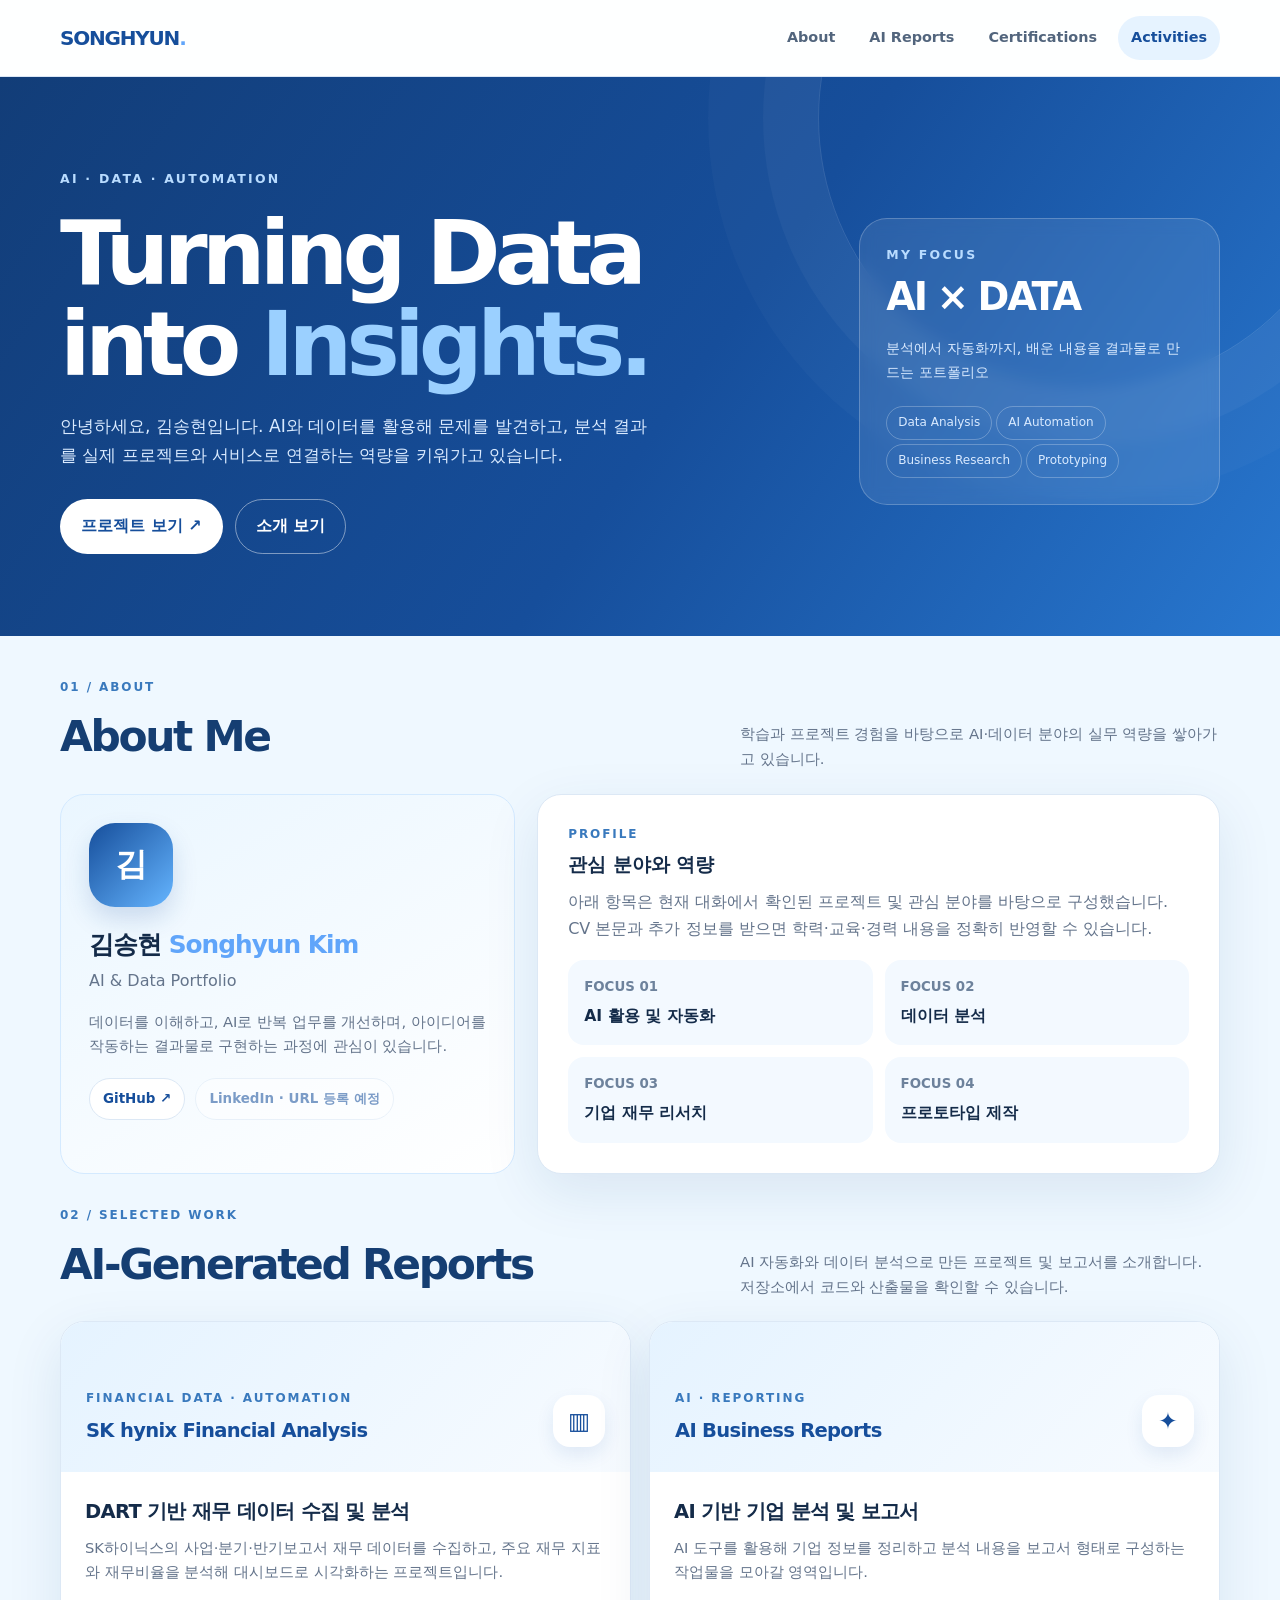
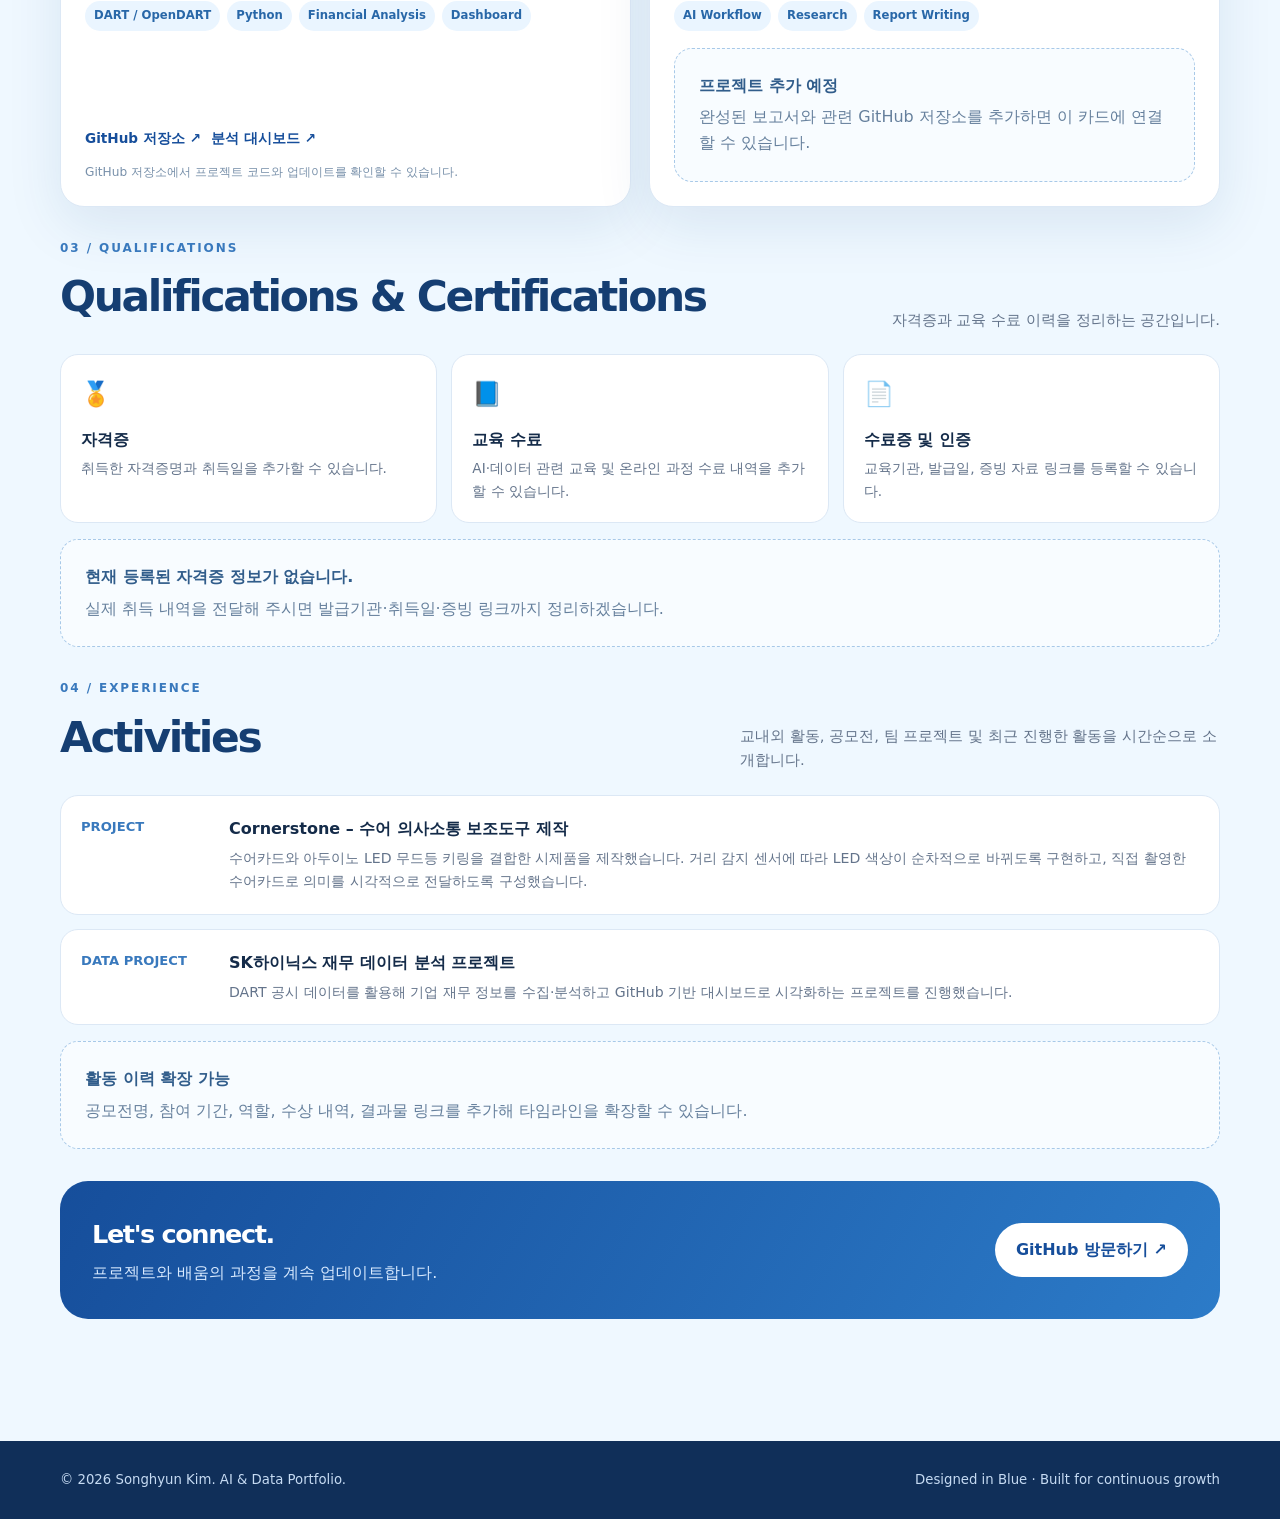
==== index.html @ 554e5b9c "Create Songhyun Kim portfolio website" ====
<!doctype html>
<html lang="ko">
<head>
<meta charset="utf-8">
<meta name="viewport" content="width=device-width, initial-scale=1">
<meta name="theme-color" content="#164e9b">
<meta name="description" content="김송현의 AI & Data 포트폴리오. AI 자동화, 데이터 분석, 기업 분석 프로젝트를 소개합니다.">
<title>Songhyun Kim | AI & Data Portfolio</title>
<style>
:root{--navy:#123d78;--blue:#164e9b;--bright:#3b82f6;--sky:#dff2ff;--sky2:#eff8ff;--ink:#142b49;--muted:#64748b;--line:#dce8f5;--white:#fff;--shadow:0 18px 55px rgba(23,72,130,.10);--radius:24px}
*{box-sizing:border-box}html{scroll-behavior:smooth}body{margin:0;color:var(--ink);font-family:Inter,Pretendard,"Noto Sans KR",system-ui,-apple-system,sans-serif;background:var(--sky2);line-height:1.65}a{color:inherit;text-decoration:none}button{font:inherit}.wrap{width:min(1160px,calc(100% - 40px));margin:auto}
header{position:sticky;top:0;z-index:20;background:rgba(255,255,255,.9);backdrop-filter:blur(16px);border-bottom:1px solid rgba(210,226,244,.8)}
.nav{height:76px;display:flex;align-items:center;justify-content:space-between;gap:20px}.brand{font-weight:900;letter-spacing:-.06em;font-size:1.25rem;color:var(--blue)}.brand span{color:#60a5fa}.navlinks{display:flex;gap:8px;align-items:center}.navlinks a{font-size:.9rem;font-weight:700;color:#52657d;padding:10px 13px;border-radius:999px}.navlinks a:hover,.navlinks a.active{background:#e6f3ff;color:var(--blue)}.menu{display:none;border:0;background:#e6f3ff;color:var(--blue);padding:9px 12px;border-radius:12px;font-weight:800}
.hero{background:linear-gradient(125deg,#123d78 0%,#164e9b 54%,#2877cf 100%);color:#fff;padding:92px 0 82px;overflow:hidden;position:relative}.hero:after{content:"";position:absolute;width:540px;height:540px;border:1px solid rgba(255,255,255,.13);border-radius:50%;right:-80px;top:-230px;box-shadow:0 0 0 55px rgba(255,255,255,.035),0 0 0 110px rgba(255,255,255,.025)}.hero-grid{display:grid;grid-template-columns:1.35fr .65fr;align-items:center;gap:50px;position:relative;z-index:1}.eyebrow{font-size:.78rem;letter-spacing:.18em;text-transform:uppercase;font-weight:800;color:#b9dcff}.hero h1{font-size:clamp(2.8rem,7vw,5.7rem);line-height:1.02;letter-spacing:-.065em;margin:18px 0 22px}.hero h1 span{color:#9bd0ff}.hero p{max-width:600px;color:#d9eaff;font-size:1.08rem;margin:0 0 30px}.actions{display:flex;gap:12px;flex-wrap:wrap}.btn{display:inline-flex;align-items:center;justify-content:center;padding:13px 20px;border-radius:999px;font-weight:800;border:1px solid transparent;transition:.2s}.btn:hover{transform:translateY(-2px)}.btn-light{background:#fff;color:var(--blue)}.btn-outline{border-color:rgba(255,255,255,.45);color:#fff}.hero-note{border:1px solid rgba(255,255,255,.22);background:rgba(255,255,255,.09);backdrop-filter:blur(8px);border-radius:28px;padding:26px}.hero-note .big{font-size:2.4rem;font-weight:900;letter-spacing:-.06em}.hero-note p{font-size:.9rem;margin:8px 0 0}.pill{display:inline-flex;border:1px solid rgba(255,255,255,.25);border-radius:99px;padding:6px 11px;font-size:.75rem;color:#d9eaff;margin:4px 4px 0 0}
main{padding:42px 0 90px}.section{scroll-margin-top:95px;margin:0 0 32px}.section-head{display:flex;justify-content:space-between;align-items:end;gap:20px;margin:0 0 22px}.kicker{color:#3979bd;font-size:.75rem;font-weight:900;letter-spacing:.16em;text-transform:uppercase}.section h2{font-size:clamp(1.8rem,4vw,2.65rem);letter-spacing:-.055em;margin:4px 0 0;color:#153e72}.section-head p{max-width:480px;color:var(--muted);margin:0;font-size:.93rem}
.panel{background:#fff;border:1px solid var(--line);border-radius:var(--radius);padding:30px;box-shadow:var(--shadow)}.about-grid{display:grid;grid-template-columns:.8fr 1.2fr;gap:22px}.profile-card{background:linear-gradient(150deg,#eaf6ff,#fff);border:1px solid #d4eaff;border-radius:var(--radius);padding:28px}.avatar{width:84px;height:84px;border-radius:26px;background:linear-gradient(135deg,#164e9b,#65b5ff);display:grid;place-items:center;color:#fff;font-size:2rem;font-weight:900;box-shadow:0 12px 24px #164e9b2b}.profile-card h3{font-size:1.55rem;margin:18px 0 3px;letter-spacing:-.04em}.muted{color:var(--muted)}.socials{display:flex;gap:10px;flex-wrap:wrap;margin-top:20px}.social{padding:9px 13px;background:#fff;border:1px solid var(--line);border-radius:99px;color:var(--blue);font-size:.84rem;font-weight:800}.social.disabled{opacity:.55;cursor:not-allowed}.info-grid{display:grid;grid-template-columns:repeat(2,1fr);gap:12px;margin-top:18px}.info{background:#f3f9ff;border-radius:16px;padding:16px}.info small{display:block;color:#6d829c;font-weight:800;margin-bottom:5px}.info strong{font-size:.98rem}
.cards{display:grid;grid-template-columns:repeat(2,1fr);gap:18px}.project{background:#fff;border:1px solid var(--line);border-radius:var(--radius);overflow:hidden;box-shadow:var(--shadow);display:flex;flex-direction:column}.project-top{padding:25px;background:linear-gradient(135deg,#e5f3ff,#f7fbff);min-height:150px;display:flex;align-items:flex-end;justify-content:space-between}.project-icon{width:52px;height:52px;border-radius:17px;background:#fff;color:var(--blue);display:grid;place-items:center;font-size:1.45rem;box-shadow:0 8px 18px #164e9b18}.project-body{padding:24px;display:flex;flex-direction:column;flex:1}.project h3{font-size:1.22rem;margin:0 0 7px;letter-spacing:-.035em}.project p{margin:0;color:var(--muted);font-size:.92rem}.tags{display:flex;gap:7px;flex-wrap:wrap;margin:17px 0}.tag{font-size:.73rem;font-weight:800;color:#2867a8;background:#eaf5ff;border-radius:99px;padding:5px 9px}.project-links{display:flex;gap:10px;flex-wrap:wrap;margin-top:auto;padding-top:8px}.text-link{font-size:.85rem;font-weight:900;color:var(--blue)}.text-link:hover{text-decoration:underline}.repo-meta{font-size:.76rem;color:#7890aa;margin-top:12px}
.empty{border:1px dashed #a8c9e8;border-radius:18px;padding:24px;color:#66809d;background:#f8fcff}.empty strong{display:block;color:#315d8b;margin-bottom:5px}
.cert-grid{display:grid;grid-template-columns:repeat(3,1fr);gap:14px}.cert{background:#fff;border:1px solid var(--line);border-radius:18px;padding:20px}.cert .symbol{font-size:1.5rem}.cert h3{font-size:1rem;margin:12px 0 4px}.cert p{font-size:.85rem;color:var(--muted);margin:0}
.timeline{display:grid;gap:14px}.event{display:grid;grid-template-columns:130px 1fr;gap:18px;background:#fff;border:1px solid var(--line);border-radius:18px;padding:20px}.event .date{font-size:.82rem;font-weight:900;color:#3979bd}.event h3{font-size:1rem;margin:0 0 5px}.event p{margin:0;color:var(--muted);font-size:.88rem}
.cta{background:linear-gradient(120deg,#164e9b,#2c7bc8);color:#fff;border-radius:28px;padding:32px;display:flex;justify-content:space-between;align-items:center;gap:22px}.cta h2{color:#fff;margin:0 0 5px;font-size:1.6rem}.cta p{margin:0;color:#d8eaff}
footer{background:#102f59;color:#c6dbf3;padding:28px 0;font-size:.83rem}.foot{display:flex;justify-content:space-between;gap:16px;flex-wrap:wrap}
.status{display:inline-flex;align-items:center;gap:7px;color:#3979bd;font-size:.8rem;font-weight:800}.dot{width:7px;height:7px;border-radius:50%;background:#39b980;display:inline-block}
@media(max-width:800px){.hero-grid,.about-grid{grid-template-columns:1fr}.hero-note{max-width:440px}.cards{grid-template-columns:1fr}.cert-grid{grid-template-columns:1fr 1fr}.section-head{align-items:start;flex-direction:column}.navlinks{display:none;position:absolute;top:76px;left:0;right:0;background:#fff;padding:12px 20px 18px;border-bottom:1px solid var(--line);flex-direction:column;align-items:stretch}.navlinks.open{display:flex}.navlinks a{border-radius:12px}.menu{display:block}}
@media(max-width:520px){.wrap{width:min(100% - 28px,1160px)}.hero{padding:70px 0 60px}.hero-note{padding:20px}.panel{padding:21px}.cert-grid{grid-template-columns:1fr}.event{grid-template-columns:1fr;gap:5px}.cta{align-items:flex-start;flex-direction:column}}
</style>
</head>
<body>
<header><div class="wrap nav"><a class="brand" href="#home">SONGHYUN<span>.</span></a><button class="menu" id="menuBtn" aria-label="메뉴 열기">MENU</button><nav class="navlinks" id="navLinks"><a href="#about">About</a><a href="#reports">AI Reports</a><a href="#certifications">Certifications</a><a href="#activities">Activities</a></nav></div></header>
<section class="hero" id="home"><div class="wrap hero-grid"><div><div class="eyebrow">AI · DATA · AUTOMATION</div><h1>Turning Data<br>into <span>Insights.</span></h1><p>안녕하세요, 김송현입니다. AI와 데이터를 활용해 문제를 발견하고, 분석 결과를 실제 프로젝트와 서비스로 연결하는 역량을 키워가고 있습니다.</p><div class="actions"><a class="btn btn-light" href="#reports">프로젝트 보기 ↗</a><a class="btn btn-outline" href="#about">소개 보기</a></div></div><aside class="hero-note"><div class="eyebrow">MY FOCUS</div><div class="big">AI × DATA</div><p>분석에서 자동화까지, 배운 내용을 결과물로 만드는 포트폴리오</p><div style="margin-top:18px"><span class="pill">Data Analysis</span><span class="pill">AI Automation</span><span class="pill">Business Research</span><span class="pill">Prototyping</span></div></aside></div></section>
<main class="wrap">
<section class="section" id="about"><div class="section-head"><div><div class="kicker">01 / ABOUT</div><h2>About Me</h2></div><p>학습과 프로젝트 경험을 바탕으로 AI·데이터 분야의 실무 역량을 쌓아가고 있습니다.</p></div><div class="about-grid"><article class="profile-card"><div class="avatar">김</div><h3>김송현 <span style="color:#60a5fa">Songhyun Kim</span></h3><div class="muted">AI & Data Portfolio</div><p class="muted" style="font-size:.92rem">데이터를 이해하고, AI로 반복 업무를 개선하며, 아이디어를 작동하는 결과물로 구현하는 과정에 관심이 있습니다.</p><div class="socials"><a class="social" href="https://github.com/HSC-Class02" target="_blank" rel="noopener">GitHub ↗</a><span class="social disabled" title="LinkedIn 주소가 제공되면 연결됩니다">LinkedIn · URL 등록 예정</span></div></article><article class="panel"><div class="kicker">PROFILE</div><h3 style="margin:6px 0 8px">관심 분야와 역량</h3><p class="muted" style="margin:0">아래 항목은 현재 대화에서 확인된 프로젝트 및 관심 분야를 바탕으로 구성했습니다. CV 본문과 추가 정보를 받으면 학력·교육·경력 내용을 정확히 반영할 수 있습니다.</p><div class="info-grid"><div class="info"><small>FOCUS 01</small><strong>AI 활용 및 자동화</strong></div><div class="info"><small>FOCUS 02</small><strong>데이터 분석</strong></div><div class="info"><small>FOCUS 03</small><strong>기업 재무 리서치</strong></div><div class="info"><small>FOCUS 04</small><strong>프로토타입 제작</strong></div></div></article></div></section>
<section class="section" id="reports"><div class="section-head"><div><div class="kicker">02 / SELECTED WORK</div><h2>AI-Generated Reports</h2></div><p>AI 자동화와 데이터 분석으로 만든 프로젝트 및 보고서를 소개합니다. 저장소에서 코드와 산출물을 확인할 수 있습니다.</p></div><div class="cards"><article class="project"><div class="project-top"><div><div class="kicker">FINANCIAL DATA · AUTOMATION</div><h3 style="margin:6px 0 0;color:#164e9b">SK hynix Financial Analysis</h3></div><div class="project-icon">▥</div></div><div class="project-body"><h3>DART 기반 재무 데이터 수집 및 분석</h3><p>SK하이닉스의 사업·분기·반기보고서 재무 데이터를 수집하고, 주요 재무 지표와 재무비율을 분석해 대시보드로 시각화하는 프로젝트입니다.</p><div class="tags"><span class="tag">DART / OpenDART</span><span class="tag">Python</span><span class="tag">Financial Analysis</span><span class="tag">Dashboard</span></div><div class="project-links"><a class="text-link" href="https://github.com/HSC-Class02/SH_SKhynix" target="_blank" rel="noopener">GitHub 저장소 ↗</a><a class="text-link" href="https://hsc-class02.github.io/SH_SKhynix/" target="_blank" rel="noopener">분석 대시보드 ↗</a></div><div class="repo-meta" id="repoMeta">GitHub 저장소 정보를 불러오는 중…</div></div></article><article class="project"><div class="project-top"><div><div class="kicker">AI · REPORTING</div><h3 style="margin:6px 0 0;color:#164e9b">AI Business Reports</h3></div><div class="project-icon">✦</div></div><div class="project-body"><h3>AI 기반 기업 분석 및 보고서</h3><p>AI 도구를 활용해 기업 정보를 정리하고 분석 내용을 보고서 형태로 구성하는 작업물을 모아갈 영역입니다.</p><div class="tags"><span class="tag">AI Workflow</span><span class="tag">Research</span><span class="tag">Report Writing</span></div><div class="empty"><strong>프로젝트 추가 예정</strong>완성된 보고서와 관련 GitHub 저장소를 추가하면 이 카드에 연결할 수 있습니다.</div></div></article></div></section>
<section class="section" id="certifications"><div class="section-head"><div><div class="kicker">03 / QUALIFICATIONS</div><h2>Qualifications & Certifications</h2></div><p>자격증과 교육 수료 이력을 정리하는 공간입니다.</p></div><div class="cert-grid"><article class="cert"><div class="symbol">🏅</div><h3>자격증</h3><p>취득한 자격증명과 취득일을 추가할 수 있습니다.</p></article><article class="cert"><div class="symbol">📘</div><h3>교육 수료</h3><p>AI·데이터 관련 교육 및 온라인 과정 수료 내역을 추가할 수 있습니다.</p></article><article class="cert"><div class="symbol">📄</div><h3>수료증 및 인증</h3><p>교육기관, 발급일, 증빙 자료 링크를 등록할 수 있습니다.</p></article></div><div class="empty" style="margin-top:16px"><strong>현재 등록된 자격증 정보가 없습니다.</strong>실제 취득 내역을 전달해 주시면 발급기관·취득일·증빙 링크까지 정리하겠습니다.</div></section>
<section class="section" id="activities"><div class="section-head"><div><div class="kicker">04 / EXPERIENCE</div><h2>Activities</h2></div><p>교내외 활동, 공모전, 팀 프로젝트 및 최근 진행한 활동을 시간순으로 소개합니다.</p></div><div class="timeline"><article class="event"><div class="date">PROJECT</div><div><h3>Cornerstone – 수어 의사소통 보조도구 제작</h3><p>수어카드와 아두이노 LED 무드등 키링을 결합한 시제품을 제작했습니다. 거리 감지 센서에 따라 LED 색상이 순차적으로 바뀌도록 구현하고, 직접 촬영한 수어카드로 의미를 시각적으로 전달하도록 구성했습니다.</p></div></article><article class="event"><div class="date">DATA PROJECT</div><div><h3>SK하이닉스 재무 데이터 분석 프로젝트</h3><p>DART 공시 데이터를 활용해 기업 재무 정보를 수집·분석하고 GitHub 기반 대시보드로 시각화하는 프로젝트를 진행했습니다.</p></div></article></div><div class="empty" style="margin-top:16px"><strong>활동 이력 확장 가능</strong>공모전명, 참여 기간, 역할, 수상 내역, 결과물 링크를 추가해 타임라인을 확장할 수 있습니다.</div></section>
<section class="section"><div class="cta"><div><h2>Let's connect.</h2><p>프로젝트와 배움의 과정을 계속 업데이트합니다.</p></div><a class="btn btn-light" href="https://github.com/HSC-Class02" target="_blank" rel="noopener">GitHub 방문하기 ↗</a></div></section>
</main>
<footer><div class="wrap foot"><span>© 2026 Songhyun Kim. AI & Data Portfolio.</span><span>Designed in Blue · Built for continuous growth</span></div></footer>
<script>
const menuBtn=document.getElementById('menuBtn'),nav=document.getElementById('navLinks');
menuBtn.addEventListener('click',()=>nav.classList.toggle('open'));
nav.querySelectorAll('a').forEach(a=>a.addEventListener('click',()=>nav.classList.remove('open')));
const sections=[...document.querySelectorAll('main section[id]')],links=[...nav.querySelectorAll('a')];
const observer=new IntersectionObserver(entries=>entries.forEach(entry=>{if(entry.isIntersecting){links.forEach(a=>a.classList.toggle('active',a.getAttribute('href')==='#'+entry.target.id));}}),{rootMargin:'-35% 0px -55% 0px'});
sections.forEach(s=>observer.observe(s));
fetch('https://api.github.com/repos/HSC-Class02/SH_SKhynix').then(r=>{if(!r.ok)throw new Error('GitHub API');return r.json()}).then(repo=>{document.getElementById('repoMeta').textContent='GitHub · ★ '+repo.stargazers_count+' · 최근 업데이트 '+new Date(repo.updated_at).toLocaleDateString('ko-KR')}).catch(()=>{document.getElementById('repoMeta').textContent='GitHub 저장소에서 프로젝트 코드와 업데이트를 확인할 수 있습니다.'});
</script>
</body>
</html>
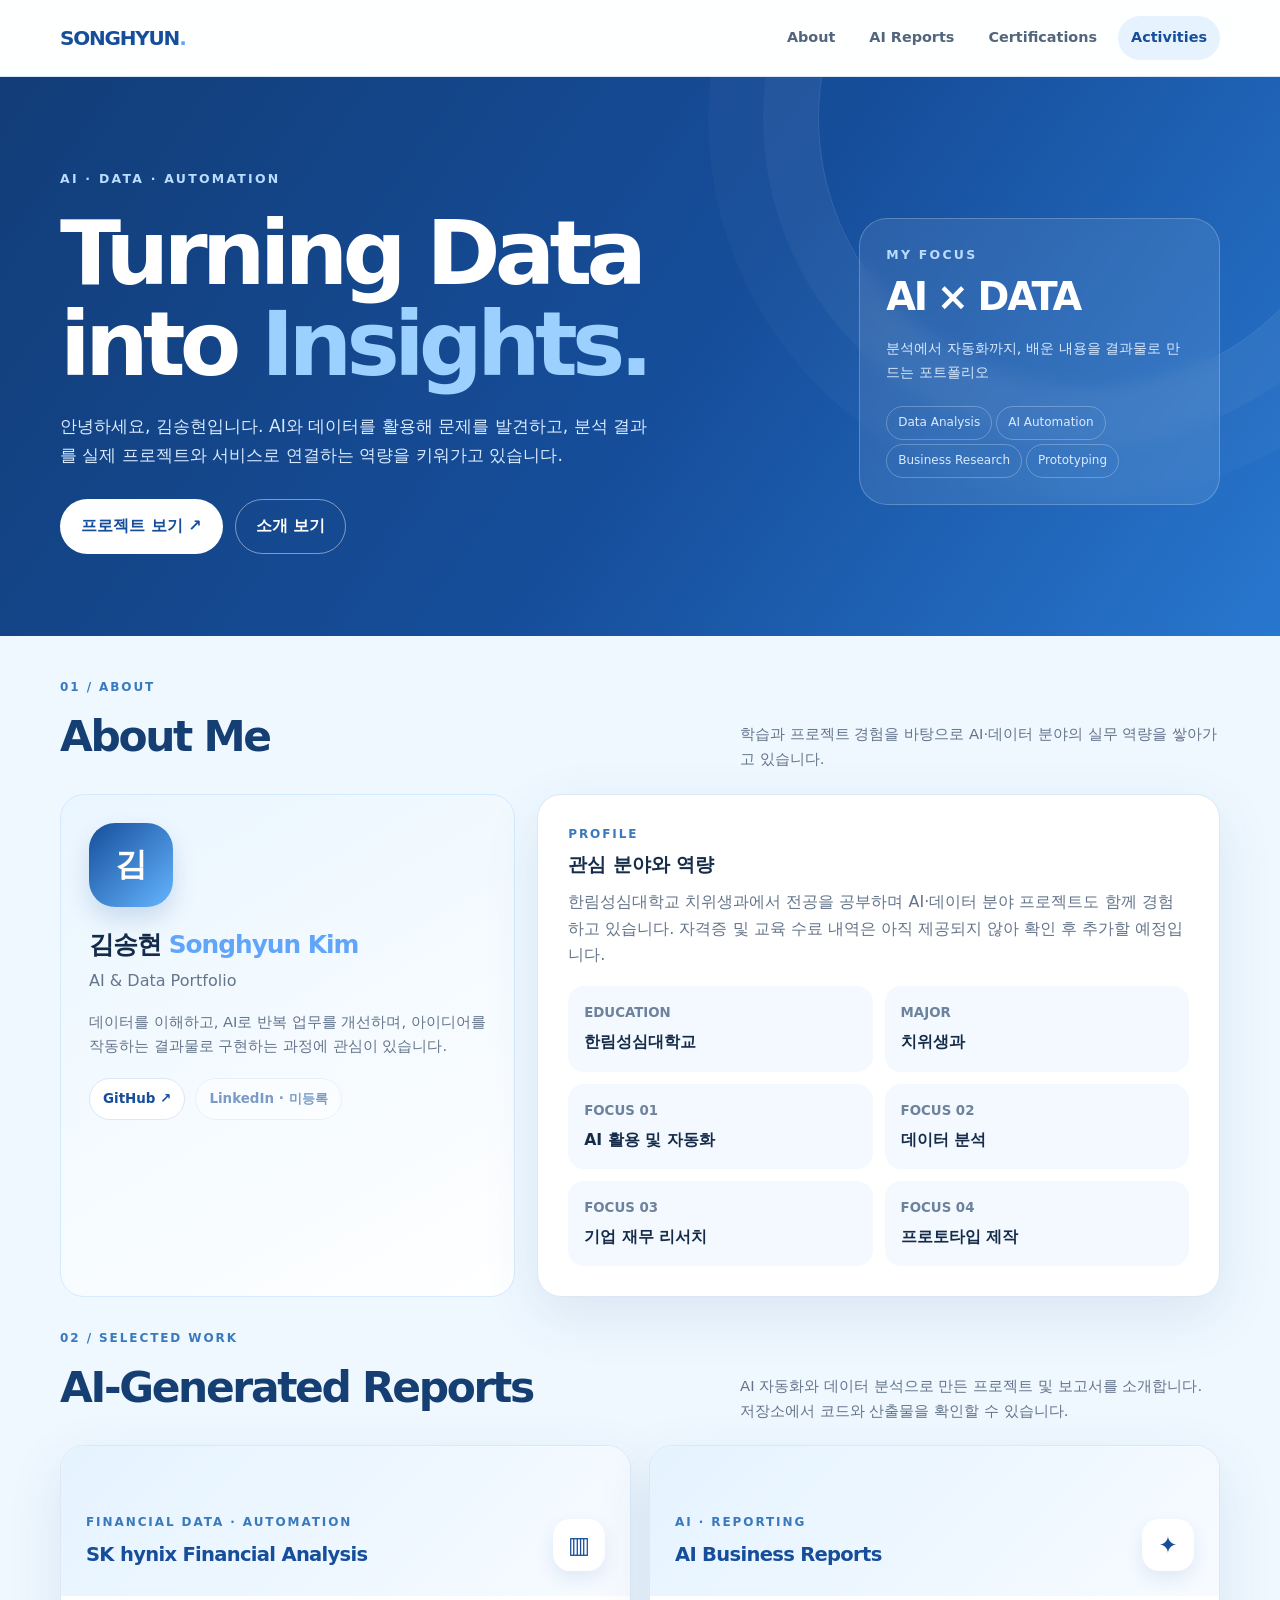
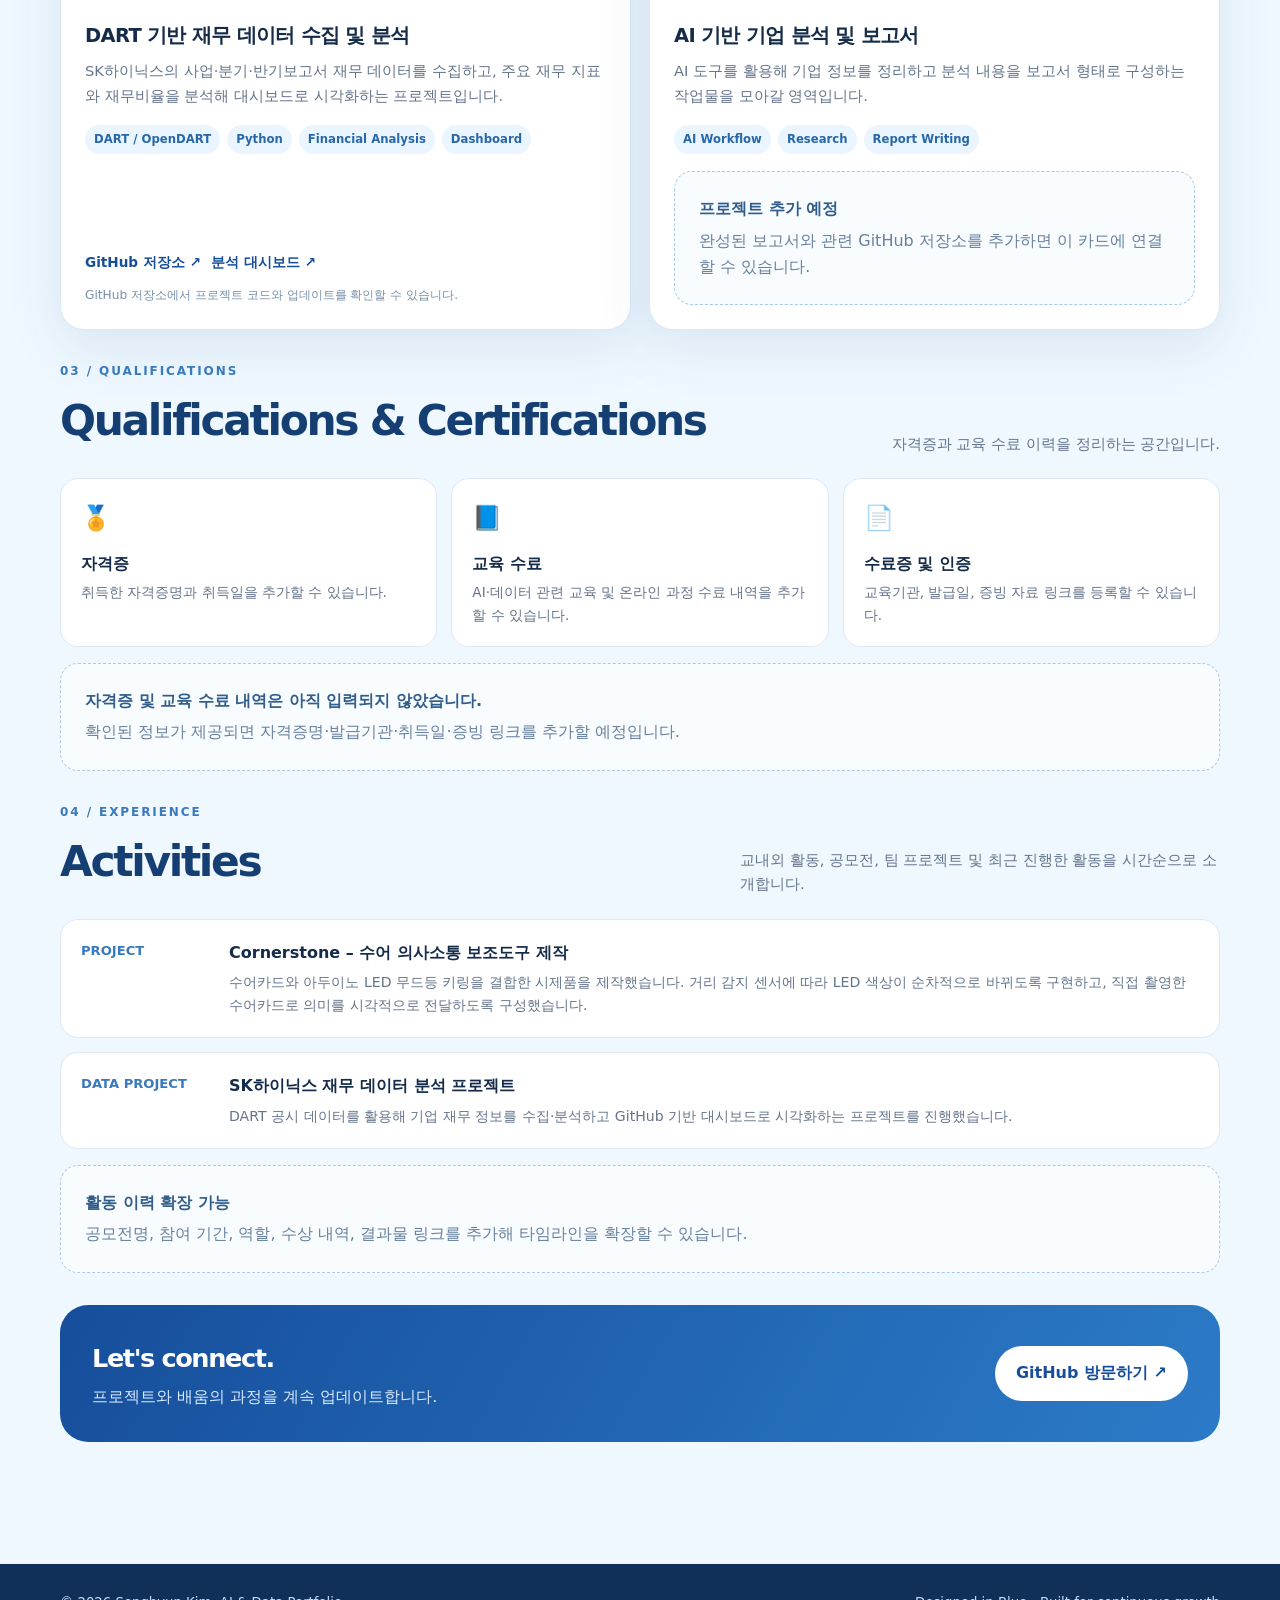
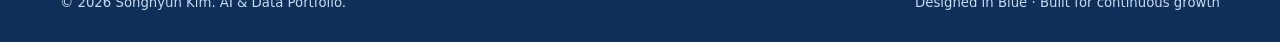
==== commit 71f4687a: "Update portfolio profile with education details" ====
--- a/index.html
+++ b/index.html
@@ -29,9 +29,9 @@
 <header><div class="wrap nav"><a class="brand" href="#home">SONGHYUN<span>.</span></a><button class="menu" id="menuBtn" aria-label="메뉴 열기">MENU</button><nav class="navlinks" id="navLinks"><a href="#about">About</a><a href="#reports">AI Reports</a><a href="#certifications">Certifications</a><a href="#activities">Activities</a></nav></div></header>
 <section class="hero" id="home"><div class="wrap hero-grid"><div><div class="eyebrow">AI · DATA · AUTOMATION</div><h1>Turning Data<br>into <span>Insights.</span></h1><p>안녕하세요, 김송현입니다. AI와 데이터를 활용해 문제를 발견하고, 분석 결과를 실제 프로젝트와 서비스로 연결하는 역량을 키워가고 있습니다.</p><div class="actions"><a class="btn btn-light" href="#reports">프로젝트 보기 ↗</a><a class="btn btn-outline" href="#about">소개 보기</a></div></div><aside class="hero-note"><div class="eyebrow">MY FOCUS</div><div class="big">AI × DATA</div><p>분석에서 자동화까지, 배운 내용을 결과물로 만드는 포트폴리오</p><div style="margin-top:18px"><span class="pill">Data Analysis</span><span class="pill">AI Automation</span><span class="pill">Business Research</span><span class="pill">Prototyping</span></div></aside></div></section>
 <main class="wrap">
-<section class="section" id="about"><div class="section-head"><div><div class="kicker">01 / ABOUT</div><h2>About Me</h2></div><p>학습과 프로젝트 경험을 바탕으로 AI·데이터 분야의 실무 역량을 쌓아가고 있습니다.</p></div><div class="about-grid"><article class="profile-card"><div class="avatar">김</div><h3>김송현 <span style="color:#60a5fa">Songhyun Kim</span></h3><div class="muted">AI & Data Portfolio</div><p class="muted" style="font-size:.92rem">데이터를 이해하고, AI로 반복 업무를 개선하며, 아이디어를 작동하는 결과물로 구현하는 과정에 관심이 있습니다.</p><div class="socials"><a class="social" href="https://github.com/HSC-Class02" target="_blank" rel="noopener">GitHub ↗</a><span class="social disabled" title="LinkedIn 주소가 제공되면 연결됩니다">LinkedIn · URL 등록 예정</span></div></article><article class="panel"><div class="kicker">PROFILE</div><h3 style="margin:6px 0 8px">관심 분야와 역량</h3><p class="muted" style="margin:0">아래 항목은 현재 대화에서 확인된 프로젝트 및 관심 분야를 바탕으로 구성했습니다. CV 본문과 추가 정보를 받으면 학력·교육·경력 내용을 정확히 반영할 수 있습니다.</p><div class="info-grid"><div class="info"><small>FOCUS 01</small><strong>AI 활용 및 자동화</strong></div><div class="info"><small>FOCUS 02</small><strong>데이터 분석</strong></div><div class="info"><small>FOCUS 03</small><strong>기업 재무 리서치</strong></div><div class="info"><small>FOCUS 04</small><strong>프로토타입 제작</strong></div></div></article></div></section>
+<section class="section" id="about"><div class="section-head"><div><div class="kicker">01 / ABOUT</div><h2>About Me</h2></div><p>학습과 프로젝트 경험을 바탕으로 AI·데이터 분야의 실무 역량을 쌓아가고 있습니다.</p></div><div class="about-grid"><article class="profile-card"><div class="avatar">김</div><h3>김송현 <span style="color:#60a5fa">Songhyun Kim</span></h3><div class="muted">AI & Data Portfolio</div><p class="muted" style="font-size:.92rem">데이터를 이해하고, AI로 반복 업무를 개선하며, 아이디어를 작동하는 결과물로 구현하는 과정에 관심이 있습니다.</p><div class="socials"><a class="social" href="https://github.com/HSC-Class02" target="_blank" rel="noopener">GitHub ↗</a><span class="social disabled" title="LinkedIn 주소 미제공">LinkedIn · 미등록</span></div></article><article class="panel"><div class="kicker">PROFILE</div><h3 style="margin:6px 0 8px">관심 분야와 역량</h3><p class="muted" style="margin:0">한림성심대학교 치위생과에서 전공을 공부하며 AI·데이터 분야 프로젝트도 함께 경험하고 있습니다. 자격증 및 교육 수료 내역은 아직 제공되지 않아 확인 후 추가할 예정입니다.</p><div class="info-grid"><div class="info"><small>EDUCATION</small><strong>한림성심대학교</strong></div><div class="info"><small>MAJOR</small><strong>치위생과</strong></div><div class="info"><small>FOCUS 01</small><strong>AI 활용 및 자동화</strong></div><div class="info"><small>FOCUS 02</small><strong>데이터 분석</strong></div><div class="info"><small>FOCUS 03</small><strong>기업 재무 리서치</strong></div><div class="info"><small>FOCUS 04</small><strong>프로토타입 제작</strong></div></div></article></div></section>
 <section class="section" id="reports"><div class="section-head"><div><div class="kicker">02 / SELECTED WORK</div><h2>AI-Generated Reports</h2></div><p>AI 자동화와 데이터 분석으로 만든 프로젝트 및 보고서를 소개합니다. 저장소에서 코드와 산출물을 확인할 수 있습니다.</p></div><div class="cards"><article class="project"><div class="project-top"><div><div class="kicker">FINANCIAL DATA · AUTOMATION</div><h3 style="margin:6px 0 0;color:#164e9b">SK hynix Financial Analysis</h3></div><div class="project-icon">▥</div></div><div class="project-body"><h3>DART 기반 재무 데이터 수집 및 분석</h3><p>SK하이닉스의 사업·분기·반기보고서 재무 데이터를 수집하고, 주요 재무 지표와 재무비율을 분석해 대시보드로 시각화하는 프로젝트입니다.</p><div class="tags"><span class="tag">DART / OpenDART</span><span class="tag">Python</span><span class="tag">Financial Analysis</span><span class="tag">Dashboard</span></div><div class="project-links"><a class="text-link" href="https://github.com/HSC-Class02/SH_SKhynix" target="_blank" rel="noopener">GitHub 저장소 ↗</a><a class="text-link" href="https://hsc-class02.github.io/SH_SKhynix/" target="_blank" rel="noopener">분석 대시보드 ↗</a></div><div class="repo-meta" id="repoMeta">GitHub 저장소 정보를 불러오는 중…</div></div></article><article class="project"><div class="project-top"><div><div class="kicker">AI · REPORTING</div><h3 style="margin:6px 0 0;color:#164e9b">AI Business Reports</h3></div><div class="project-icon">✦</div></div><div class="project-body"><h3>AI 기반 기업 분석 및 보고서</h3><p>AI 도구를 활용해 기업 정보를 정리하고 분석 내용을 보고서 형태로 구성하는 작업물을 모아갈 영역입니다.</p><div class="tags"><span class="tag">AI Workflow</span><span class="tag">Research</span><span class="tag">Report Writing</span></div><div class="empty"><strong>프로젝트 추가 예정</strong>완성된 보고서와 관련 GitHub 저장소를 추가하면 이 카드에 연결할 수 있습니다.</div></div></article></div></section>
-<section class="section" id="certifications"><div class="section-head"><div><div class="kicker">03 / QUALIFICATIONS</div><h2>Qualifications & Certifications</h2></div><p>자격증과 교육 수료 이력을 정리하는 공간입니다.</p></div><div class="cert-grid"><article class="cert"><div class="symbol">🏅</div><h3>자격증</h3><p>취득한 자격증명과 취득일을 추가할 수 있습니다.</p></article><article class="cert"><div class="symbol">📘</div><h3>교육 수료</h3><p>AI·데이터 관련 교육 및 온라인 과정 수료 내역을 추가할 수 있습니다.</p></article><article class="cert"><div class="symbol">📄</div><h3>수료증 및 인증</h3><p>교육기관, 발급일, 증빙 자료 링크를 등록할 수 있습니다.</p></article></div><div class="empty" style="margin-top:16px"><strong>현재 등록된 자격증 정보가 없습니다.</strong>실제 취득 내역을 전달해 주시면 발급기관·취득일·증빙 링크까지 정리하겠습니다.</div></section>
+<section class="section" id="certifications"><div class="section-head"><div><div class="kicker">03 / QUALIFICATIONS</div><h2>Qualifications & Certifications</h2></div><p>자격증과 교육 수료 이력을 정리하는 공간입니다.</p></div><div class="cert-grid"><article class="cert"><div class="symbol">🏅</div><h3>자격증</h3><p>취득한 자격증명과 취득일을 추가할 수 있습니다.</p></article><article class="cert"><div class="symbol">📘</div><h3>교육 수료</h3><p>AI·데이터 관련 교육 및 온라인 과정 수료 내역을 추가할 수 있습니다.</p></article><article class="cert"><div class="symbol">📄</div><h3>수료증 및 인증</h3><p>교육기관, 발급일, 증빙 자료 링크를 등록할 수 있습니다.</p></article></div><div class="empty" style="margin-top:16px"><strong>자격증 및 교육 수료 내역은 아직 입력되지 않았습니다.</strong>확인된 정보가 제공되면 자격증명·발급기관·취득일·증빙 링크를 추가할 예정입니다.</div></section>
 <section class="section" id="activities"><div class="section-head"><div><div class="kicker">04 / EXPERIENCE</div><h2>Activities</h2></div><p>교내외 활동, 공모전, 팀 프로젝트 및 최근 진행한 활동을 시간순으로 소개합니다.</p></div><div class="timeline"><article class="event"><div class="date">PROJECT</div><div><h3>Cornerstone – 수어 의사소통 보조도구 제작</h3><p>수어카드와 아두이노 LED 무드등 키링을 결합한 시제품을 제작했습니다. 거리 감지 센서에 따라 LED 색상이 순차적으로 바뀌도록 구현하고, 직접 촬영한 수어카드로 의미를 시각적으로 전달하도록 구성했습니다.</p></div></article><article class="event"><div class="date">DATA PROJECT</div><div><h3>SK하이닉스 재무 데이터 분석 프로젝트</h3><p>DART 공시 데이터를 활용해 기업 재무 정보를 수집·분석하고 GitHub 기반 대시보드로 시각화하는 프로젝트를 진행했습니다.</p></div></article></div><div class="empty" style="margin-top:16px"><strong>활동 이력 확장 가능</strong>공모전명, 참여 기간, 역할, 수상 내역, 결과물 링크를 추가해 타임라인을 확장할 수 있습니다.</div></section>
 <section class="section"><div class="cta"><div><h2>Let's connect.</h2><p>프로젝트와 배움의 과정을 계속 업데이트합니다.</p></div><a class="btn btn-light" href="https://github.com/HSC-Class02" target="_blank" rel="noopener">GitHub 방문하기 ↗</a></div></section>
 </main>
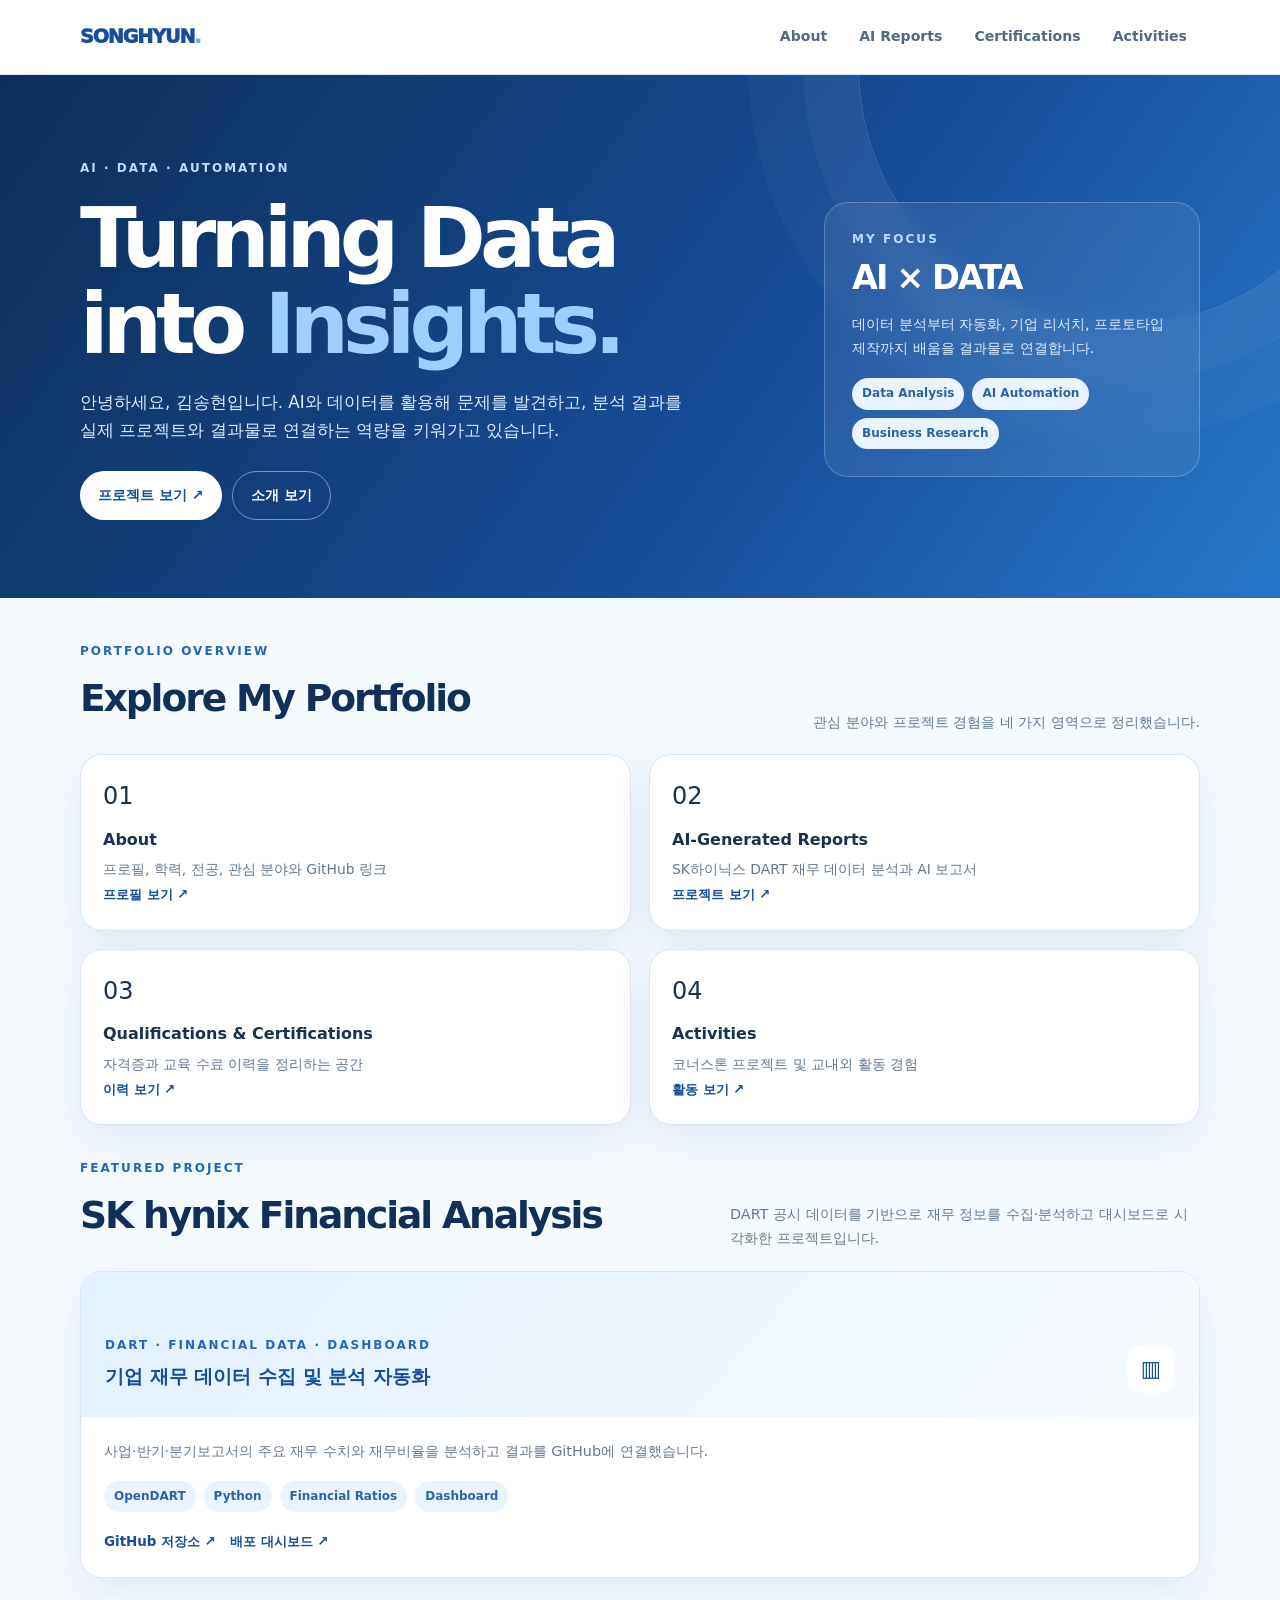
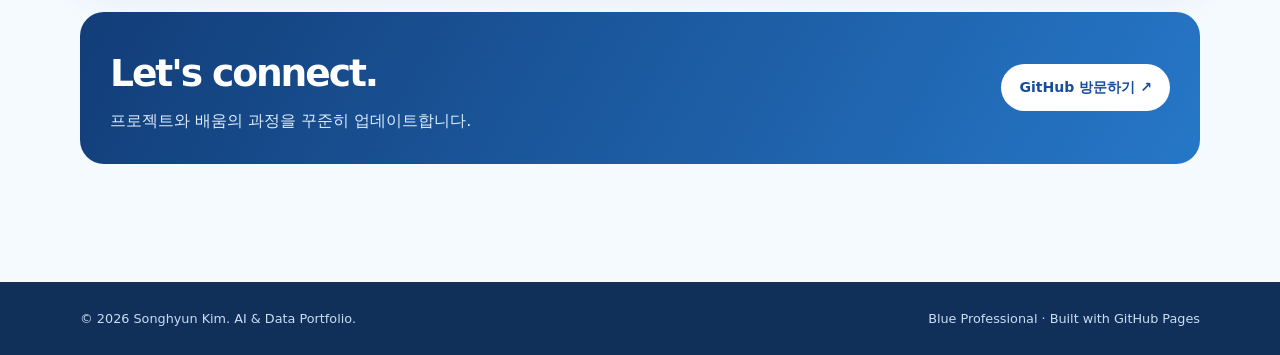
==== commit 1fa5cc11: "Redesign homepage with Blue Professional concept" ====
--- a/index.html
+++ b/index.html
@@ -1,49 +1 @@
-<!doctype html>
-<html lang="ko">
-<head>
-<meta charset="utf-8">
-<meta name="viewport" content="width=device-width, initial-scale=1">
-<meta name="theme-color" content="#164e9b">
-<meta name="description" content="김송현의 AI & Data 포트폴리오. AI 자동화, 데이터 분석, 기업 분석 프로젝트를 소개합니다.">
-<title>Songhyun Kim | AI & Data Portfolio</title>
-<style>
-:root{--navy:#123d78;--blue:#164e9b;--bright:#3b82f6;--sky:#dff2ff;--sky2:#eff8ff;--ink:#142b49;--muted:#64748b;--line:#dce8f5;--white:#fff;--shadow:0 18px 55px rgba(23,72,130,.10);--radius:24px}
-*{box-sizing:border-box}html{scroll-behavior:smooth}body{margin:0;color:var(--ink);font-family:Inter,Pretendard,"Noto Sans KR",system-ui,-apple-system,sans-serif;background:var(--sky2);line-height:1.65}a{color:inherit;text-decoration:none}button{font:inherit}.wrap{width:min(1160px,calc(100% - 40px));margin:auto}
-header{position:sticky;top:0;z-index:20;background:rgba(255,255,255,.9);backdrop-filter:blur(16px);border-bottom:1px solid rgba(210,226,244,.8)}
-.nav{height:76px;display:flex;align-items:center;justify-content:space-between;gap:20px}.brand{font-weight:900;letter-spacing:-.06em;font-size:1.25rem;color:var(--blue)}.brand span{color:#60a5fa}.navlinks{display:flex;gap:8px;align-items:center}.navlinks a{font-size:.9rem;font-weight:700;color:#52657d;padding:10px 13px;border-radius:999px}.navlinks a:hover,.navlinks a.active{background:#e6f3ff;color:var(--blue)}.menu{display:none;border:0;background:#e6f3ff;color:var(--blue);padding:9px 12px;border-radius:12px;font-weight:800}
-.hero{background:linear-gradient(125deg,#123d78 0%,#164e9b 54%,#2877cf 100%);color:#fff;padding:92px 0 82px;overflow:hidden;position:relative}.hero:after{content:"";position:absolute;width:540px;height:540px;border:1px solid rgba(255,255,255,.13);border-radius:50%;right:-80px;top:-230px;box-shadow:0 0 0 55px rgba(255,255,255,.035),0 0 0 110px rgba(255,255,255,.025)}.hero-grid{display:grid;grid-template-columns:1.35fr .65fr;align-items:center;gap:50px;position:relative;z-index:1}.eyebrow{font-size:.78rem;letter-spacing:.18em;text-transform:uppercase;font-weight:800;color:#b9dcff}.hero h1{font-size:clamp(2.8rem,7vw,5.7rem);line-height:1.02;letter-spacing:-.065em;margin:18px 0 22px}.hero h1 span{color:#9bd0ff}.hero p{max-width:600px;color:#d9eaff;font-size:1.08rem;margin:0 0 30px}.actions{display:flex;gap:12px;flex-wrap:wrap}.btn{display:inline-flex;align-items:center;justify-content:center;padding:13px 20px;border-radius:999px;font-weight:800;border:1px solid transparent;transition:.2s}.btn:hover{transform:translateY(-2px)}.btn-light{background:#fff;color:var(--blue)}.btn-outline{border-color:rgba(255,255,255,.45);color:#fff}.hero-note{border:1px solid rgba(255,255,255,.22);background:rgba(255,255,255,.09);backdrop-filter:blur(8px);border-radius:28px;padding:26px}.hero-note .big{font-size:2.4rem;font-weight:900;letter-spacing:-.06em}.hero-note p{font-size:.9rem;margin:8px 0 0}.pill{display:inline-flex;border:1px solid rgba(255,255,255,.25);border-radius:99px;padding:6px 11px;font-size:.75rem;color:#d9eaff;margin:4px 4px 0 0}
-main{padding:42px 0 90px}.section{scroll-margin-top:95px;margin:0 0 32px}.section-head{display:flex;justify-content:space-between;align-items:end;gap:20px;margin:0 0 22px}.kicker{color:#3979bd;font-size:.75rem;font-weight:900;letter-spacing:.16em;text-transform:uppercase}.section h2{font-size:clamp(1.8rem,4vw,2.65rem);letter-spacing:-.055em;margin:4px 0 0;color:#153e72}.section-head p{max-width:480px;color:var(--muted);margin:0;font-size:.93rem}
-.panel{background:#fff;border:1px solid var(--line);border-radius:var(--radius);padding:30px;box-shadow:var(--shadow)}.about-grid{display:grid;grid-template-columns:.8fr 1.2fr;gap:22px}.profile-card{background:linear-gradient(150deg,#eaf6ff,#fff);border:1px solid #d4eaff;border-radius:var(--radius);padding:28px}.avatar{width:84px;height:84px;border-radius:26px;background:linear-gradient(135deg,#164e9b,#65b5ff);display:grid;place-items:center;color:#fff;font-size:2rem;font-weight:900;box-shadow:0 12px 24px #164e9b2b}.profile-card h3{font-size:1.55rem;margin:18px 0 3px;letter-spacing:-.04em}.muted{color:var(--muted)}.socials{display:flex;gap:10px;flex-wrap:wrap;margin-top:20px}.social{padding:9px 13px;background:#fff;border:1px solid var(--line);border-radius:99px;color:var(--blue);font-size:.84rem;font-weight:800}.social.disabled{opacity:.55;cursor:not-allowed}.info-grid{display:grid;grid-template-columns:repeat(2,1fr);gap:12px;margin-top:18px}.info{background:#f3f9ff;border-radius:16px;padding:16px}.info small{display:block;color:#6d829c;font-weight:800;margin-bottom:5px}.info strong{font-size:.98rem}
-.cards{display:grid;grid-template-columns:repeat(2,1fr);gap:18px}.project{background:#fff;border:1px solid var(--line);border-radius:var(--radius);overflow:hidden;box-shadow:var(--shadow);display:flex;flex-direction:column}.project-top{padding:25px;background:linear-gradient(135deg,#e5f3ff,#f7fbff);min-height:150px;display:flex;align-items:flex-end;justify-content:space-between}.project-icon{width:52px;height:52px;border-radius:17px;background:#fff;color:var(--blue);display:grid;place-items:center;font-size:1.45rem;box-shadow:0 8px 18px #164e9b18}.project-body{padding:24px;display:flex;flex-direction:column;flex:1}.project h3{font-size:1.22rem;margin:0 0 7px;letter-spacing:-.035em}.project p{margin:0;color:var(--muted);font-size:.92rem}.tags{display:flex;gap:7px;flex-wrap:wrap;margin:17px 0}.tag{font-size:.73rem;font-weight:800;color:#2867a8;background:#eaf5ff;border-radius:99px;padding:5px 9px}.project-links{display:flex;gap:10px;flex-wrap:wrap;margin-top:auto;padding-top:8px}.text-link{font-size:.85rem;font-weight:900;color:var(--blue)}.text-link:hover{text-decoration:underline}.repo-meta{font-size:.76rem;color:#7890aa;margin-top:12px}
-.empty{border:1px dashed #a8c9e8;border-radius:18px;padding:24px;color:#66809d;background:#f8fcff}.empty strong{display:block;color:#315d8b;margin-bottom:5px}
-.cert-grid{display:grid;grid-template-columns:repeat(3,1fr);gap:14px}.cert{background:#fff;border:1px solid var(--line);border-radius:18px;padding:20px}.cert .symbol{font-size:1.5rem}.cert h3{font-size:1rem;margin:12px 0 4px}.cert p{font-size:.85rem;color:var(--muted);margin:0}
-.timeline{display:grid;gap:14px}.event{display:grid;grid-template-columns:130px 1fr;gap:18px;background:#fff;border:1px solid var(--line);border-radius:18px;padding:20px}.event .date{font-size:.82rem;font-weight:900;color:#3979bd}.event h3{font-size:1rem;margin:0 0 5px}.event p{margin:0;color:var(--muted);font-size:.88rem}
-.cta{background:linear-gradient(120deg,#164e9b,#2c7bc8);color:#fff;border-radius:28px;padding:32px;display:flex;justify-content:space-between;align-items:center;gap:22px}.cta h2{color:#fff;margin:0 0 5px;font-size:1.6rem}.cta p{margin:0;color:#d8eaff}
-footer{background:#102f59;color:#c6dbf3;padding:28px 0;font-size:.83rem}.foot{display:flex;justify-content:space-between;gap:16px;flex-wrap:wrap}
-.status{display:inline-flex;align-items:center;gap:7px;color:#3979bd;font-size:.8rem;font-weight:800}.dot{width:7px;height:7px;border-radius:50%;background:#39b980;display:inline-block}
-@media(max-width:800px){.hero-grid,.about-grid{grid-template-columns:1fr}.hero-note{max-width:440px}.cards{grid-template-columns:1fr}.cert-grid{grid-template-columns:1fr 1fr}.section-head{align-items:start;flex-direction:column}.navlinks{display:none;position:absolute;top:76px;left:0;right:0;background:#fff;padding:12px 20px 18px;border-bottom:1px solid var(--line);flex-direction:column;align-items:stretch}.navlinks.open{display:flex}.navlinks a{border-radius:12px}.menu{display:block}}
-@media(max-width:520px){.wrap{width:min(100% - 28px,1160px)}.hero{padding:70px 0 60px}.hero-note{padding:20px}.panel{padding:21px}.cert-grid{grid-template-columns:1fr}.event{grid-template-columns:1fr;gap:5px}.cta{align-items:flex-start;flex-direction:column}}
-</style>
-</head>
-<body>
-<header><div class="wrap nav"><a class="brand" href="#home">SONGHYUN<span>.</span></a><button class="menu" id="menuBtn" aria-label="메뉴 열기">MENU</button><nav class="navlinks" id="navLinks"><a href="#about">About</a><a href="#reports">AI Reports</a><a href="#certifications">Certifications</a><a href="#activities">Activities</a></nav></div></header>
-<section class="hero" id="home"><div class="wrap hero-grid"><div><div class="eyebrow">AI · DATA · AUTOMATION</div><h1>Turning Data<br>into <span>Insights.</span></h1><p>안녕하세요, 김송현입니다. AI와 데이터를 활용해 문제를 발견하고, 분석 결과를 실제 프로젝트와 서비스로 연결하는 역량을 키워가고 있습니다.</p><div class="actions"><a class="btn btn-light" href="#reports">프로젝트 보기 ↗</a><a class="btn btn-outline" href="#about">소개 보기</a></div></div><aside class="hero-note"><div class="eyebrow">MY FOCUS</div><div class="big">AI × DATA</div><p>분석에서 자동화까지, 배운 내용을 결과물로 만드는 포트폴리오</p><div style="margin-top:18px"><span class="pill">Data Analysis</span><span class="pill">AI Automation</span><span class="pill">Business Research</span><span class="pill">Prototyping</span></div></aside></div></section>
-<main class="wrap">
-<section class="section" id="about"><div class="section-head"><div><div class="kicker">01 / ABOUT</div><h2>About Me</h2></div><p>학습과 프로젝트 경험을 바탕으로 AI·데이터 분야의 실무 역량을 쌓아가고 있습니다.</p></div><div class="about-grid"><article class="profile-card"><div class="avatar">김</div><h3>김송현 <span style="color:#60a5fa">Songhyun Kim</span></h3><div class="muted">AI & Data Portfolio</div><p class="muted" style="font-size:.92rem">데이터를 이해하고, AI로 반복 업무를 개선하며, 아이디어를 작동하는 결과물로 구현하는 과정에 관심이 있습니다.</p><div class="socials"><a class="social" href="https://github.com/HSC-Class02" target="_blank" rel="noopener">GitHub ↗</a><span class="social disabled" title="LinkedIn 주소 미제공">LinkedIn · 미등록</span></div></article><article class="panel"><div class="kicker">PROFILE</div><h3 style="margin:6px 0 8px">관심 분야와 역량</h3><p class="muted" style="margin:0">한림성심대학교 치위생과에서 전공을 공부하며 AI·데이터 분야 프로젝트도 함께 경험하고 있습니다. 자격증 및 교육 수료 내역은 아직 제공되지 않아 확인 후 추가할 예정입니다.</p><div class="info-grid"><div class="info"><small>EDUCATION</small><strong>한림성심대학교</strong></div><div class="info"><small>MAJOR</small><strong>치위생과</strong></div><div class="info"><small>FOCUS 01</small><strong>AI 활용 및 자동화</strong></div><div class="info"><small>FOCUS 02</small><strong>데이터 분석</strong></div><div class="info"><small>FOCUS 03</small><strong>기업 재무 리서치</strong></div><div class="info"><small>FOCUS 04</small><strong>프로토타입 제작</strong></div></div></article></div></section>
-<section class="section" id="reports"><div class="section-head"><div><div class="kicker">02 / SELECTED WORK</div><h2>AI-Generated Reports</h2></div><p>AI 자동화와 데이터 분석으로 만든 프로젝트 및 보고서를 소개합니다. 저장소에서 코드와 산출물을 확인할 수 있습니다.</p></div><div class="cards"><article class="project"><div class="project-top"><div><div class="kicker">FINANCIAL DATA · AUTOMATION</div><h3 style="margin:6px 0 0;color:#164e9b">SK hynix Financial Analysis</h3></div><div class="project-icon">▥</div></div><div class="project-body"><h3>DART 기반 재무 데이터 수집 및 분석</h3><p>SK하이닉스의 사업·분기·반기보고서 재무 데이터를 수집하고, 주요 재무 지표와 재무비율을 분석해 대시보드로 시각화하는 프로젝트입니다.</p><div class="tags"><span class="tag">DART / OpenDART</span><span class="tag">Python</span><span class="tag">Financial Analysis</span><span class="tag">Dashboard</span></div><div class="project-links"><a class="text-link" href="https://github.com/HSC-Class02/SH_SKhynix" target="_blank" rel="noopener">GitHub 저장소 ↗</a><a class="text-link" href="https://hsc-class02.github.io/SH_SKhynix/" target="_blank" rel="noopener">분석 대시보드 ↗</a></div><div class="repo-meta" id="repoMeta">GitHub 저장소 정보를 불러오는 중…</div></div></article><article class="project"><div class="project-top"><div><div class="kicker">AI · REPORTING</div><h3 style="margin:6px 0 0;color:#164e9b">AI Business Reports</h3></div><div class="project-icon">✦</div></div><div class="project-body"><h3>AI 기반 기업 분석 및 보고서</h3><p>AI 도구를 활용해 기업 정보를 정리하고 분석 내용을 보고서 형태로 구성하는 작업물을 모아갈 영역입니다.</p><div class="tags"><span class="tag">AI Workflow</span><span class="tag">Research</span><span class="tag">Report Writing</span></div><div class="empty"><strong>프로젝트 추가 예정</strong>완성된 보고서와 관련 GitHub 저장소를 추가하면 이 카드에 연결할 수 있습니다.</div></div></article></div></section>
-<section class="section" id="certifications"><div class="section-head"><div><div class="kicker">03 / QUALIFICATIONS</div><h2>Qualifications & Certifications</h2></div><p>자격증과 교육 수료 이력을 정리하는 공간입니다.</p></div><div class="cert-grid"><article class="cert"><div class="symbol">🏅</div><h3>자격증</h3><p>취득한 자격증명과 취득일을 추가할 수 있습니다.</p></article><article class="cert"><div class="symbol">📘</div><h3>교육 수료</h3><p>AI·데이터 관련 교육 및 온라인 과정 수료 내역을 추가할 수 있습니다.</p></article><article class="cert"><div class="symbol">📄</div><h3>수료증 및 인증</h3><p>교육기관, 발급일, 증빙 자료 링크를 등록할 수 있습니다.</p></article></div><div class="empty" style="margin-top:16px"><strong>자격증 및 교육 수료 내역은 아직 입력되지 않았습니다.</strong>확인된 정보가 제공되면 자격증명·발급기관·취득일·증빙 링크를 추가할 예정입니다.</div></section>
-<section class="section" id="activities"><div class="section-head"><div><div class="kicker">04 / EXPERIENCE</div><h2>Activities</h2></div><p>교내외 활동, 공모전, 팀 프로젝트 및 최근 진행한 활동을 시간순으로 소개합니다.</p></div><div class="timeline"><article class="event"><div class="date">PROJECT</div><div><h3>Cornerstone – 수어 의사소통 보조도구 제작</h3><p>수어카드와 아두이노 LED 무드등 키링을 결합한 시제품을 제작했습니다. 거리 감지 센서에 따라 LED 색상이 순차적으로 바뀌도록 구현하고, 직접 촬영한 수어카드로 의미를 시각적으로 전달하도록 구성했습니다.</p></div></article><article class="event"><div class="date">DATA PROJECT</div><div><h3>SK하이닉스 재무 데이터 분석 프로젝트</h3><p>DART 공시 데이터를 활용해 기업 재무 정보를 수집·분석하고 GitHub 기반 대시보드로 시각화하는 프로젝트를 진행했습니다.</p></div></article></div><div class="empty" style="margin-top:16px"><strong>활동 이력 확장 가능</strong>공모전명, 참여 기간, 역할, 수상 내역, 결과물 링크를 추가해 타임라인을 확장할 수 있습니다.</div></section>
-<section class="section"><div class="cta"><div><h2>Let's connect.</h2><p>프로젝트와 배움의 과정을 계속 업데이트합니다.</p></div><a class="btn btn-light" href="https://github.com/HSC-Class02" target="_blank" rel="noopener">GitHub 방문하기 ↗</a></div></section>
-</main>
-<footer><div class="wrap foot"><span>© 2026 Songhyun Kim. AI & Data Portfolio.</span><span>Designed in Blue · Built for continuous growth</span></div></footer>
-<script>
-const menuBtn=document.getElementById('menuBtn'),nav=document.getElementById('navLinks');
-menuBtn.addEventListener('click',()=>nav.classList.toggle('open'));
-nav.querySelectorAll('a').forEach(a=>a.addEventListener('click',()=>nav.classList.remove('open')));
-const sections=[...document.querySelectorAll('main section[id]')],links=[...nav.querySelectorAll('a')];
-const observer=new IntersectionObserver(entries=>entries.forEach(entry=>{if(entry.isIntersecting){links.forEach(a=>a.classList.toggle('active',a.getAttribute('href')==='#'+entry.target.id));}}),{rootMargin:'-35% 0px -55% 0px'});
-sections.forEach(s=>observer.observe(s));
-fetch('https://api.github.com/repos/HSC-Class02/SH_SKhynix').then(r=>{if(!r.ok)throw new Error('GitHub API');return r.json()}).then(repo=>{document.getElementById('repoMeta').textContent='GitHub · ★ '+repo.stargazers_count+' · 최근 업데이트 '+new Date(repo.updated_at).toLocaleDateString('ko-KR')}).catch(()=>{document.getElementById('repoMeta').textContent='GitHub 저장소에서 프로젝트 코드와 업데이트를 확인할 수 있습니다.'});
-</script>
-</body>
-</html>+<!doctype html><html lang="ko"><head><meta charset="utf-8"><meta name="viewport" content="width=device-width,initial-scale=1"><meta name="theme-color" content="#164e9b"><meta name="description" content="김송현의 AI & Data 포트폴리오"><title>Songhyun Kim | AI & Data Portfolio</title><link rel="stylesheet" href="styles.css"></head><body><div id="site-header"></div><section class="hero"><div class="wrap hero-inner"><div><div class="eyebrow">AI · DATA · AUTOMATION</div><h1>Turning Data<br>into <span>Insights.</span></h1><p>안녕하세요, 김송현입니다. AI와 데이터를 활용해 문제를 발견하고, 분석 결과를 실제 프로젝트와 결과물로 연결하는 역량을 키워가고 있습니다.</p><div class="hero-actions"><a class="btn btn-white" href="reports.html">프로젝트 보기 ↗</a><a class="btn btn-outline" href="about.html">소개 보기</a></div></div><aside class="hero-card"><div class="eyebrow">MY FOCUS</div><strong>AI × DATA</strong><p>데이터 분석부터 자동화, 기업 리서치, 프로토타입 제작까지 배움을 결과물로 연결합니다.</p><div class="tags"><span class="chip">Data Analysis</span><span class="chip">AI Automation</span><span class="chip">Business Research</span></div></aside></div></section><main class="wrap"><section class="section"><div class="section-head"><div><div class="kicker">PORTFOLIO OVERVIEW</div><h2>Explore My Portfolio</h2></div><p>관심 분야와 프로젝트 경험을 네 가지 영역으로 정리했습니다.</p></div><div class="grid-2"><a class="card cert-card" href="about.html"><div class="symbol">01</div><h3>About</h3><p>프로필, 학력, 전공, 관심 분야와 GitHub 링크</p><span class="text-link">프로필 보기 ↗</span></a><a class="card cert-card" href="reports.html"><div class="symbol">02</div><h3>AI-Generated Reports</h3><p>SK하이닉스 DART 재무 데이터 분석과 AI 보고서</p><span class="text-link">프로젝트 보기 ↗</span></a><a class="card cert-card" href="certifications.html"><div class="symbol">03</div><h3>Qualifications & Certifications</h3><p>자격증과 교육 수료 이력을 정리하는 공간</p><span class="text-link">이력 보기 ↗</span></a><a class="card cert-card" href="activities.html"><div class="symbol">04</div><h3>Activities</h3><p>코너스톤 프로젝트 및 교내외 활동 경험</p><span class="text-link">활동 보기 ↗</span></a></div></section><section class="section"><div class="section-head"><div><div class="kicker">FEATURED PROJECT</div><h2>SK hynix Financial Analysis</h2></div><p>DART 공시 데이터를 기반으로 재무 정보를 수집·분석하고 대시보드로 시각화한 프로젝트입니다.</p></div><article class="card project-card"><div class="project-cover"><div><div class="kicker">DART · FINANCIAL DATA · DASHBOARD</div><h3>기업 재무 데이터 수집 및 분석 자동화</h3></div><div class="project-icon">▥</div></div><div class="project-content"><p>사업·반기·분기보고서의 주요 재무 수치와 재무비율을 분석하고 결과를 GitHub에 연결했습니다.</p><div class="tags"><span class="tag">OpenDART</span><span class="tag">Python</span><span class="tag">Financial Ratios</span><span class="tag">Dashboard</span></div><div class="project-links"><a class="text-link" href="https://github.com/HSC-Class02/SH_SKhynix" target="_blank" rel="noopener">GitHub 저장소 ↗</a><a class="text-link" href="https://hsc-class02.github.io/SH_SKhynix/" target="_blank" rel="noopener">배포 대시보드 ↗</a></div></div></article></section><section class="section"><div class="cta"><div><h2>Let's connect.</h2><p>프로젝트와 배움의 과정을 꾸준히 업데이트합니다.</p></div><a class="btn btn-white" href="https://github.com/HSC-Class02" target="_blank" rel="noopener">GitHub 방문하기 ↗</a></div></section></main><div id="site-footer"></div><script src="layout.js"></script><script src="app.js"></script></body></html>
--- a/styles.css
+++ b/styles.css
@@ -0,0 +1,12 @@
+:root{--navy:#102f59;--blue:#164e9b;--royal:#2368b8;--sky:#e8f4ff;--pale:#f5faff;--ink:#18324f;--muted:#647991;--line:#d8e6f4;--white:#fff;--shadow:0 16px 42px rgba(18,61,120,.09);--radius:22px}
+*{box-sizing:border-box}html{scroll-behavior:smooth}body{margin:0;background:var(--pale);color:var(--ink);font-family:Inter,Pretendard,"Noto Sans KR",system-ui,sans-serif;line-height:1.65}a{color:inherit;text-decoration:none}.wrap{width:min(1120px,calc(100% - 40px));margin:auto}
+.site-header{position:sticky;top:0;z-index:50;background:#ffffffed;backdrop-filter:blur(14px);border-bottom:1px solid var(--line)}.nav{height:74px;display:flex;align-items:center;justify-content:space-between;gap:20px}.logo{font-size:1.2rem;font-weight:950;letter-spacing:-.06em;color:var(--blue)}.logo span{color:#60a5fa}.nav-links{display:flex;gap:6px;align-items:center}.nav-links a{padding:10px 13px;border-radius:999px;font-size:.88rem;font-weight:800;color:#536981}.nav-links a:hover,.nav-links a.active{background:#e5f1ff;color:var(--blue)}.menu-toggle{display:none;border:0;border-radius:12px;padding:10px 13px;background:#e5f1ff;color:var(--blue);font-weight:800}
+.hero{background:linear-gradient(125deg,#0d2e58,#164e9b 60%,#2677c8);color:white;padding:84px 0 78px;position:relative;overflow:hidden}.hero:after{content:"";position:absolute;width:520px;height:520px;border:1px solid #ffffff26;border-radius:50%;right:-100px;top:-270px;box-shadow:0 0 0 55px #ffffff09,0 0 0 110px #ffffff07}.hero-inner{position:relative;z-index:1;display:grid;grid-template-columns:1.3fr .7fr;gap:46px;align-items:center}.eyebrow,.kicker{font-size:.75rem;font-weight:900;letter-spacing:.17em;text-transform:uppercase}.eyebrow{color:#b9dcff}.hero h1{font-size:clamp(2.8rem,7vw,5.2rem);letter-spacing:-.07em;line-height:1.04;margin:17px 0 20px}.hero h1 span{color:#9ed0ff}.hero p{max-width:620px;color:#dcecff;font-size:1.05rem}.hero-card{padding:27px;border:1px solid #ffffff38;border-radius:24px;background:#ffffff12;backdrop-filter:blur(10px)}.hero-card strong{font-size:2.1rem;letter-spacing:-.06em}.hero-card p{font-size:.9rem;margin:8px 0 0}.hero-actions{display:flex;gap:10px;flex-wrap:wrap;margin-top:27px}.btn{display:inline-flex;align-items:center;justify-content:center;padding:12px 18px;border-radius:999px;font-size:.88rem;font-weight:900;transition:.2s}.btn:hover{transform:translateY(-2px)}.btn-white{background:#fff;color:var(--blue)}.btn-outline{border:1px solid #ffffff70;color:#fff}.btn-blue{background:var(--blue);color:#fff}
+.page-hero{background:linear-gradient(135deg,#dceeff,#f1f8ff);padding:62px 0 54px;border-bottom:1px solid var(--line)}.page-hero .kicker{color:var(--royal)}.page-hero h1{font-size:clamp(2.1rem,5vw,3.6rem);letter-spacing:-.06em;line-height:1.1;margin:9px 0 12px;color:var(--navy)}.page-hero p{max-width:700px;color:var(--muted);margin:0}
+main{padding:44px 0 84px}.section{margin:0 0 34px}.section-head{display:flex;justify-content:space-between;align-items:end;gap:22px;margin-bottom:20px}.kicker{color:var(--royal)}h2{font-size:clamp(1.65rem,3.5vw,2.35rem);letter-spacing:-.055em;color:var(--navy);margin:5px 0}.section-head p{max-width:470px;color:var(--muted);font-size:.9rem;margin:0}
+.panel,.card{background:#fff;border:1px solid var(--line);border-radius:var(--radius);box-shadow:var(--shadow)}.panel{padding:28px}.grid-2{display:grid;grid-template-columns:repeat(2,1fr);gap:18px}.grid-3{display:grid;grid-template-columns:repeat(3,1fr);gap:16px}.profile{background:linear-gradient(150deg,#e6f3ff,#fff);padding:28px;border:1px solid #cfe4f8;border-radius:var(--radius)}.avatar{width:78px;height:78px;border-radius:23px;background:linear-gradient(135deg,var(--blue),#6db9f4);display:grid;place-items:center;color:#fff;font-size:2rem;font-weight:900}.profile h2{margin:17px 0 2px;font-size:1.55rem}.muted{color:var(--muted)}.socials,.tags,.actions{display:flex;gap:8px;flex-wrap:wrap;margin-top:17px}.chip,.tag{display:inline-flex;border-radius:999px;padding:6px 10px;background:#eaf4ff;color:#2865a2;font-size:.75rem;font-weight:850}.social{display:inline-flex;padding:9px 13px;border:1px solid var(--line);border-radius:999px;color:var(--blue);font-size:.82rem;font-weight:900}.info-grid{display:grid;grid-template-columns:repeat(2,1fr);gap:12px;margin-top:18px}.info{background:#f2f8ff;border-radius:15px;padding:15px}.info small{display:block;color:#71869d;font-size:.7rem;font-weight:900;letter-spacing:.08em}.info strong{font-size:.95rem}
+.project-card{overflow:hidden;display:flex;flex-direction:column}.project-cover{padding:24px;background:linear-gradient(130deg,#e2f1ff,#f7fbff);min-height:145px;display:flex;justify-content:space-between;align-items:end}.project-cover h3{color:var(--blue);margin:5px 0 0;font-size:1.2rem}.project-icon{width:48px;height:48px;border-radius:15px;background:#fff;color:var(--blue);display:grid;place-items:center;font-size:1.35rem}.project-content{padding:23px;display:flex;flex-direction:column;flex:1}.project-content h3{margin:0 0 7px;font-size:1.15rem}.project-content p{margin:0;color:var(--muted);font-size:.9rem}.project-links{display:flex;gap:14px;flex-wrap:wrap;margin-top:auto;padding-top:19px}.text-link{color:var(--blue);font-size:.84rem;font-weight:900}.text-link:hover{text-decoration:underline}.repo-meta{font-size:.75rem;color:#8193a7;margin-top:12px}
+.cert-card,.activity-card{padding:22px}.cert-card .symbol{font-size:1.5rem}.cert-card h3,.activity-card h3{font-size:1rem;margin:10px 0 5px}.cert-card p,.activity-card p{font-size:.87rem;color:var(--muted);margin:0}.timeline{display:grid;gap:14px}.timeline-item{display:grid;grid-template-columns:130px 1fr;gap:18px;padding:22px;background:#fff;border:1px solid var(--line);border-radius:18px}.timeline-label{font-size:.78rem;font-weight:900;color:var(--royal)}.timeline-item h3{margin:0 0 5px;font-size:1rem}.timeline-item p{margin:0;color:var(--muted);font-size:.88rem}.empty{padding:20px;border:1px dashed #a9c9e6;border-radius:17px;background:#f9fcff;color:#657f9a;font-size:.87rem}.empty strong{display:block;color:#315e8d;margin-bottom:4px}.cta{padding:30px;border-radius:24px;background:linear-gradient(120deg,#123d78,#2677c8);color:#fff;display:flex;align-items:center;justify-content:space-between;gap:20px}.cta h2{color:#fff;margin:0 0 4px}.cta p{color:#dcecff;margin:0}
+footer{background:#102f59;color:#c9ddf3;padding:26px 0;font-size:.8rem}.footer-inner{display:flex;justify-content:space-between;gap:14px;flex-wrap:wrap}
+@media(max-width:800px){.hero-inner{grid-template-columns:1fr}.hero-card{max-width:450px}.grid-2{grid-template-columns:1fr}.grid-3{grid-template-columns:1fr 1fr}.section-head{align-items:start;flex-direction:column}.nav-links{display:none;position:absolute;top:74px;left:0;right:0;padding:12px 20px 18px;background:#fff;border-bottom:1px solid var(--line);flex-direction:column;align-items:stretch}.nav-links.open{display:flex}.nav-links a{border-radius:12px}.menu-toggle{display:block}}
+@media(max-width:540px){.wrap{width:calc(100% - 28px)}.hero{padding:64px 0}.page-hero{padding:48px 0}.panel{padding:21px}.grid-3{grid-template-columns:1fr}.timeline-item{grid-template-columns:1fr;gap:5px}.cta{align-items:flex-start;flex-direction:column}}
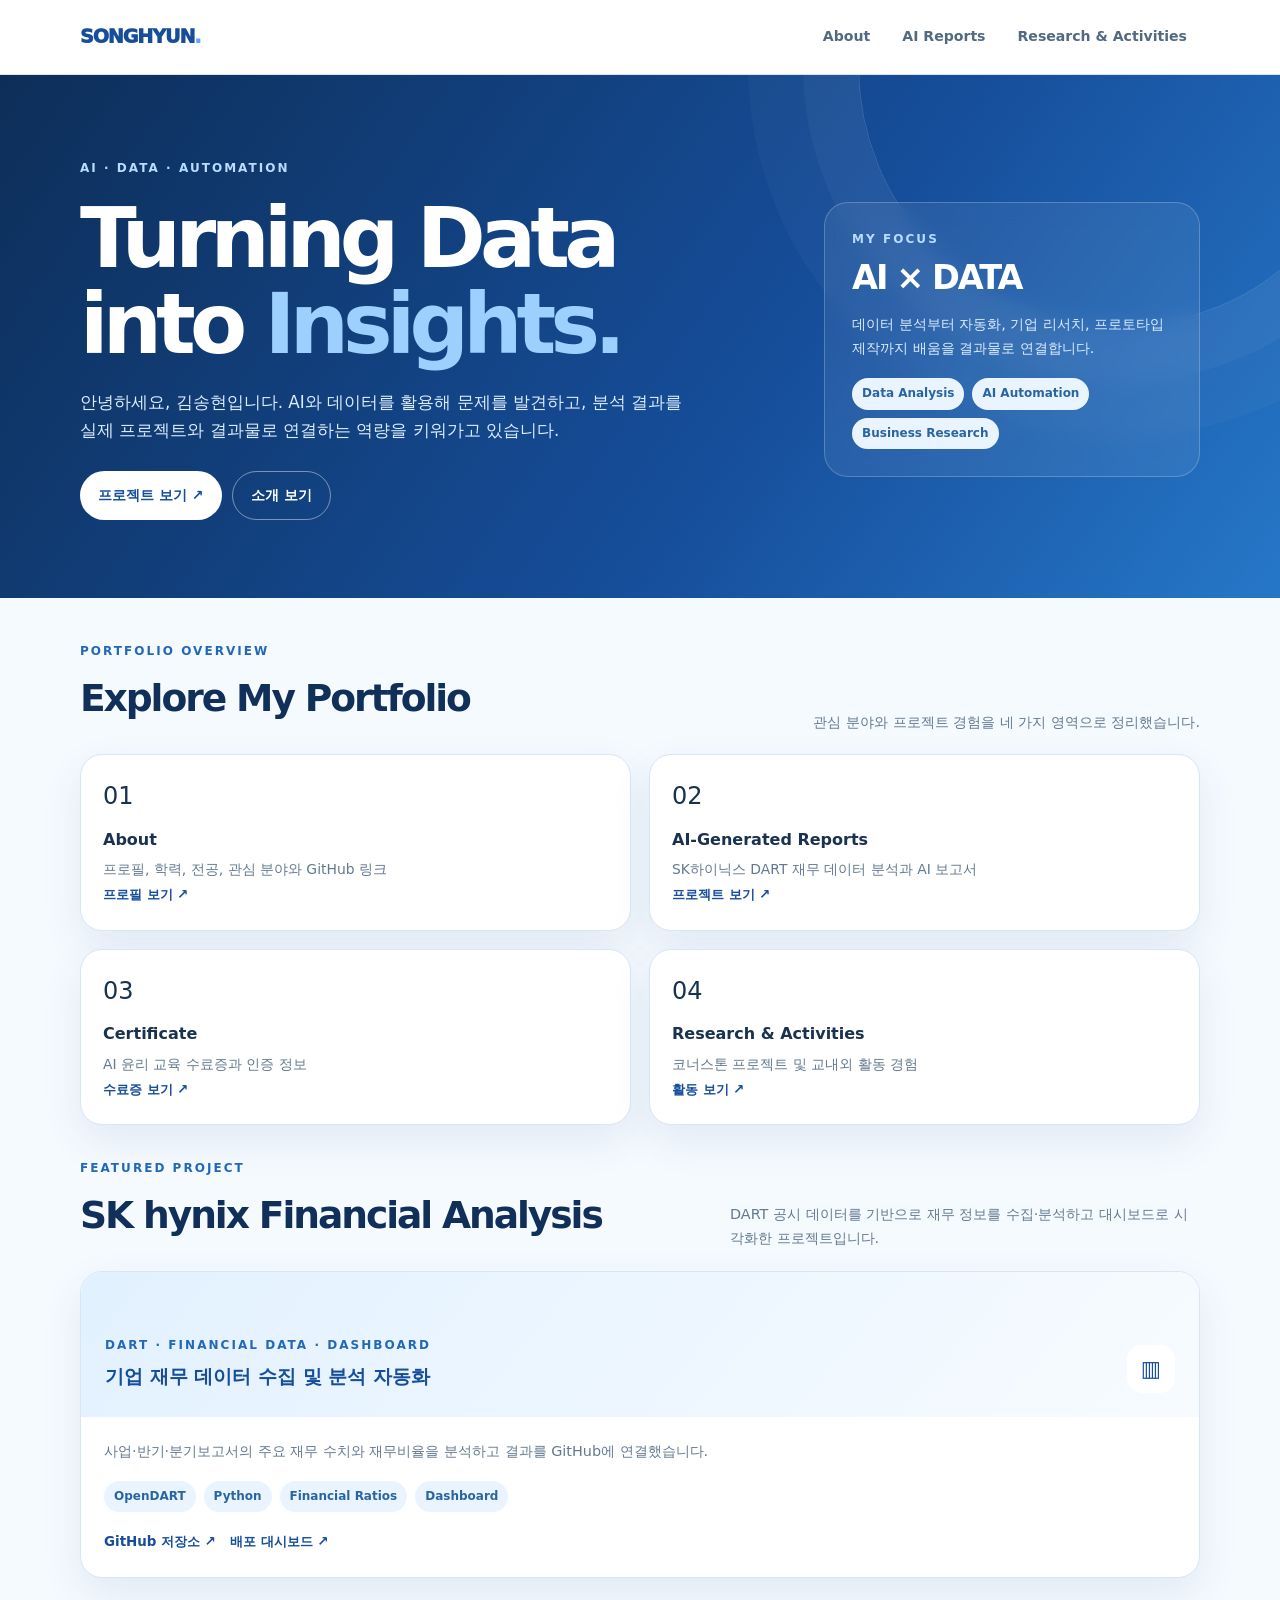
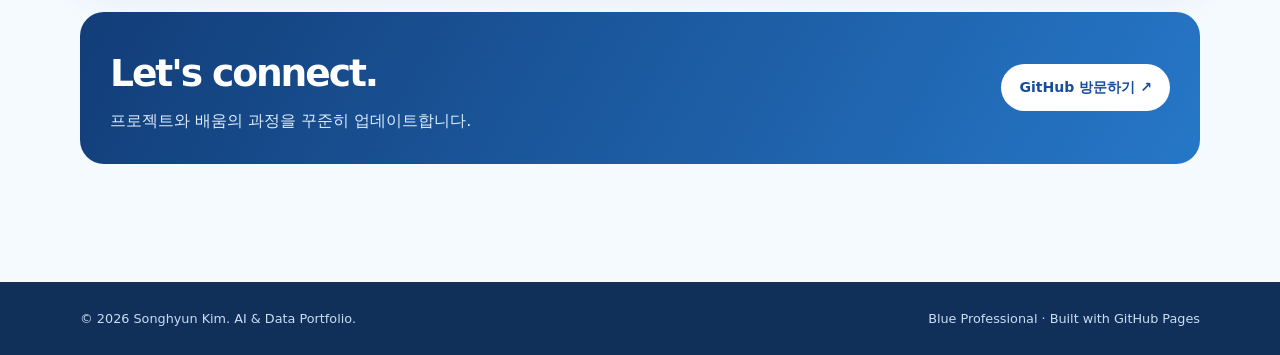
==== commit b1086a89: "Feature certificate under Research & Activities" ====
--- a/index.html
+++ b/index.html
@@ -1 +1 @@
-<!doctype html><html lang="ko"><head><meta charset="utf-8"><meta name="viewport" content="width=device-width,initial-scale=1"><meta name="theme-color" content="#164e9b"><meta name="description" content="김송현의 AI & Data 포트폴리오"><title>Songhyun Kim | AI & Data Portfolio</title><link rel="stylesheet" href="styles.css"></head><body><div id="site-header"></div><section class="hero"><div class="wrap hero-inner"><div><div class="eyebrow">AI · DATA · AUTOMATION</div><h1>Turning Data<br>into <span>Insights.</span></h1><p>안녕하세요, 김송현입니다. AI와 데이터를 활용해 문제를 발견하고, 분석 결과를 실제 프로젝트와 결과물로 연결하는 역량을 키워가고 있습니다.</p><div class="hero-actions"><a class="btn btn-white" href="reports.html">프로젝트 보기 ↗</a><a class="btn btn-outline" href="about.html">소개 보기</a></div></div><aside class="hero-card"><div class="eyebrow">MY FOCUS</div><strong>AI × DATA</strong><p>데이터 분석부터 자동화, 기업 리서치, 프로토타입 제작까지 배움을 결과물로 연결합니다.</p><div class="tags"><span class="chip">Data Analysis</span><span class="chip">AI Automation</span><span class="chip">Business Research</span></div></aside></div></section><main class="wrap"><section class="section"><div class="section-head"><div><div class="kicker">PORTFOLIO OVERVIEW</div><h2>Explore My Portfolio</h2></div><p>관심 분야와 프로젝트 경험을 네 가지 영역으로 정리했습니다.</p></div><div class="grid-2"><a class="card cert-card" href="about.html"><div class="symbol">01</div><h3>About</h3><p>프로필, 학력, 전공, 관심 분야와 GitHub 링크</p><span class="text-link">프로필 보기 ↗</span></a><a class="card cert-card" href="reports.html"><div class="symbol">02</div><h3>AI-Generated Reports</h3><p>SK하이닉스 DART 재무 데이터 분석과 AI 보고서</p><span class="text-link">프로젝트 보기 ↗</span></a><a class="card cert-card" href="certifications.html"><div class="symbol">03</div><h3>Qualifications & Certifications</h3><p>자격증과 교육 수료 이력을 정리하는 공간</p><span class="text-link">이력 보기 ↗</span></a><a class="card cert-card" href="activities.html"><div class="symbol">04</div><h3>Activities</h3><p>코너스톤 프로젝트 및 교내외 활동 경험</p><span class="text-link">활동 보기 ↗</span></a></div></section><section class="section"><div class="section-head"><div><div class="kicker">FEATURED PROJECT</div><h2>SK hynix Financial Analysis</h2></div><p>DART 공시 데이터를 기반으로 재무 정보를 수집·분석하고 대시보드로 시각화한 프로젝트입니다.</p></div><article class="card project-card"><div class="project-cover"><div><div class="kicker">DART · FINANCIAL DATA · DASHBOARD</div><h3>기업 재무 데이터 수집 및 분석 자동화</h3></div><div class="project-icon">▥</div></div><div class="project-content"><p>사업·반기·분기보고서의 주요 재무 수치와 재무비율을 분석하고 결과를 GitHub에 연결했습니다.</p><div class="tags"><span class="tag">OpenDART</span><span class="tag">Python</span><span class="tag">Financial Ratios</span><span class="tag">Dashboard</span></div><div class="project-links"><a class="text-link" href="https://github.com/HSC-Class02/SH_SKhynix" target="_blank" rel="noopener">GitHub 저장소 ↗</a><a class="text-link" href="https://hsc-class02.github.io/SH_SKhynix/" target="_blank" rel="noopener">배포 대시보드 ↗</a></div></div></article></section><section class="section"><div class="cta"><div><h2>Let's connect.</h2><p>프로젝트와 배움의 과정을 꾸준히 업데이트합니다.</p></div><a class="btn btn-white" href="https://github.com/HSC-Class02" target="_blank" rel="noopener">GitHub 방문하기 ↗</a></div></section></main><div id="site-footer"></div><script src="layout.js"></script><script src="app.js"></script></body></html>+<!doctype html><html lang="ko"><head><meta charset="utf-8"><meta name="viewport" content="width=device-width,initial-scale=1"><meta name="theme-color" content="#164e9b"><meta name="description" content="김송현의 AI & Data 포트폴리오"><title>Songhyun Kim | AI & Data Portfolio</title><link rel="stylesheet" href="styles.css"></head><body><div id="site-header"></div><section class="hero"><div class="wrap hero-inner"><div><div class="eyebrow">AI · DATA · AUTOMATION</div><h1>Turning Data<br>into <span>Insights.</span></h1><p>안녕하세요, 김송현입니다. AI와 데이터를 활용해 문제를 발견하고, 분석 결과를 실제 프로젝트와 결과물로 연결하는 역량을 키워가고 있습니다.</p><div class="hero-actions"><a class="btn btn-white" href="reports.html">프로젝트 보기 ↗</a><a class="btn btn-outline" href="about.html">소개 보기</a></div></div><aside class="hero-card"><div class="eyebrow">MY FOCUS</div><strong>AI × DATA</strong><p>데이터 분석부터 자동화, 기업 리서치, 프로토타입 제작까지 배움을 결과물로 연결합니다.</p><div class="tags"><span class="chip">Data Analysis</span><span class="chip">AI Automation</span><span class="chip">Business Research</span></div></aside></div></section><main class="wrap"><section class="section"><div class="section-head"><div><div class="kicker">PORTFOLIO OVERVIEW</div><h2>Explore My Portfolio</h2></div><p>관심 분야와 프로젝트 경험을 네 가지 영역으로 정리했습니다.</p></div><div class="grid-2"><a class="card cert-card" href="about.html"><div class="symbol">01</div><h3>About</h3><p>프로필, 학력, 전공, 관심 분야와 GitHub 링크</p><span class="text-link">프로필 보기 ↗</span></a><a class="card cert-card" href="reports.html"><div class="symbol">02</div><h3>AI-Generated Reports</h3><p>SK하이닉스 DART 재무 데이터 분석과 AI 보고서</p><span class="text-link">프로젝트 보기 ↗</span></a><a class="card cert-card" href="activities.html#certificates"><div class="symbol">03</div><h3>Certificate</h3><p>AI 윤리 교육 수료증과 인증 정보</p><span class="text-link">수료증 보기 ↗</span></a><a class="card cert-card" href="activities.html#activities"><div class="symbol">04</div><h3>Research & Activities</h3><p>코너스톤 프로젝트 및 교내외 활동 경험</p><span class="text-link">활동 보기 ↗</span></a></div></section><section class="section"><div class="section-head"><div><div class="kicker">FEATURED PROJECT</div><h2>SK hynix Financial Analysis</h2></div><p>DART 공시 데이터를 기반으로 재무 정보를 수집·분석하고 대시보드로 시각화한 프로젝트입니다.</p></div><article class="card project-card"><div class="project-cover"><div><div class="kicker">DART · FINANCIAL DATA · DASHBOARD</div><h3>기업 재무 데이터 수집 및 분석 자동화</h3></div><div class="project-icon">▥</div></div><div class="project-content"><p>사업·반기·분기보고서의 주요 재무 수치와 재무비율을 분석하고 결과를 GitHub에 연결했습니다.</p><div class="tags"><span class="tag">OpenDART</span><span class="tag">Python</span><span class="tag">Financial Ratios</span><span class="tag">Dashboard</span></div><div class="project-links"><a class="text-link" href="https://github.com/HSC-Class02/SH_SKhynix" target="_blank" rel="noopener">GitHub 저장소 ↗</a><a class="text-link" href="https://hsc-class02.github.io/SH_SKhynix/" target="_blank" rel="noopener">배포 대시보드 ↗</a></div></div></article></section><section class="section"><div class="cta"><div><h2>Let's connect.</h2><p>프로젝트와 배움의 과정을 꾸준히 업데이트합니다.</p></div><a class="btn btn-white" href="https://github.com/HSC-Class02" target="_blank" rel="noopener">GitHub 방문하기 ↗</a></div></section></main><div id="site-footer"></div><script src="layout.js"></script><script src="app.js"></script></body></html>
